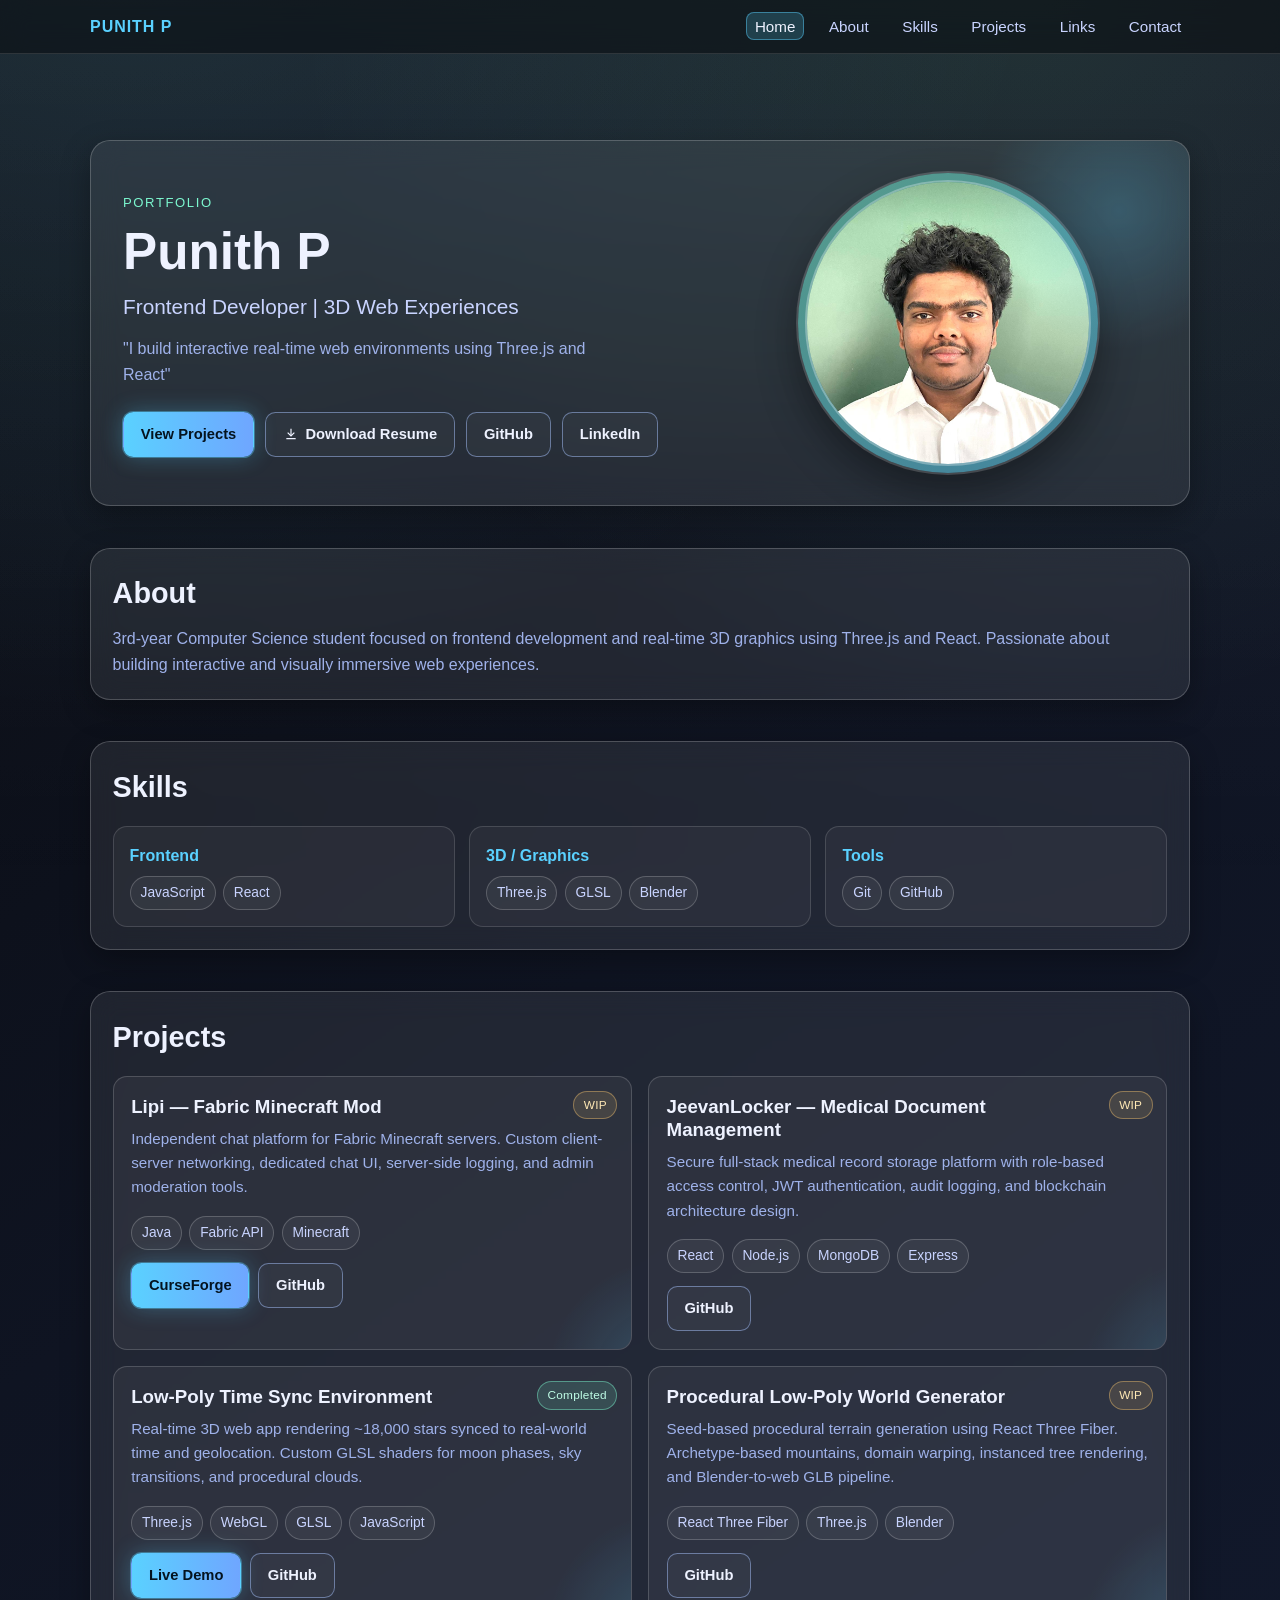
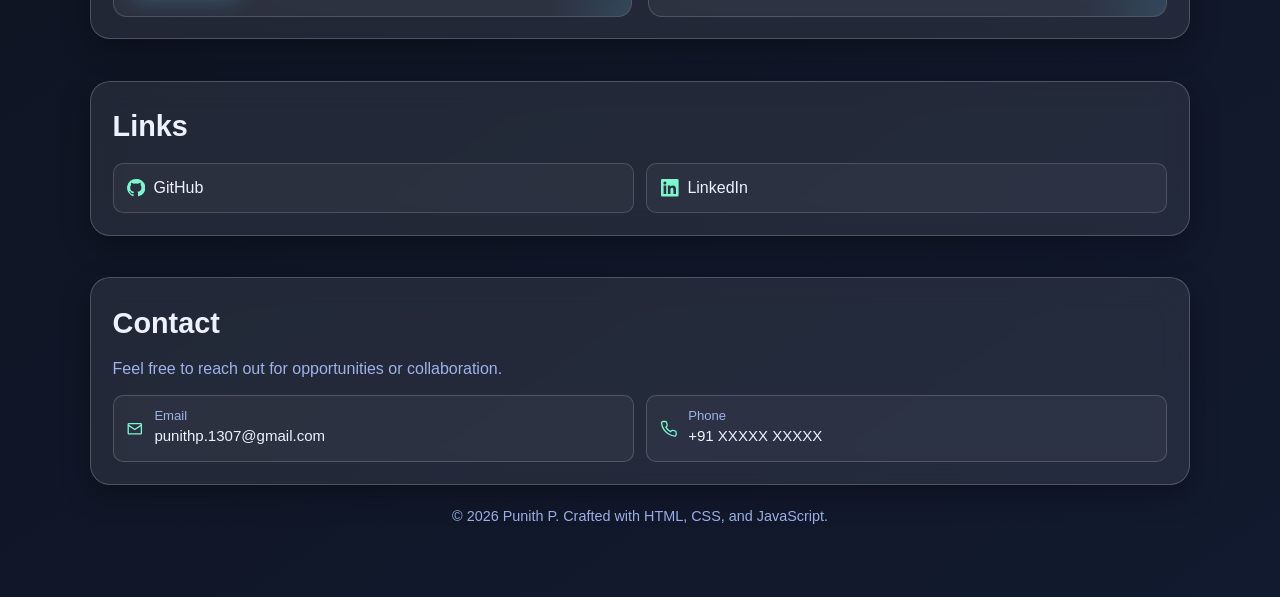
==== index.html @ 5bf80b2d "Fix file structure: move resume to assets/resume, remove old resume, update link" ====
<!DOCTYPE html>
<html lang="en">

<head>
  <meta charset="UTF-8" />
  <meta name="viewport" content="width=device-width, initial-scale=1.0" />
  <meta name="description"
    content="Punith P portfolio - frontend developer building immersive 3D web experiences with Three.js, React, and GLSL. Explore projects, skills, and contact details." />
  <meta property="og:title" content="Punith P | Frontend Developer Portfolio" />
  <meta property="og:description"
    content="Frontend Developer specializing in 3D web experiences using Three.js and React" />
  <meta property="og:image" content="assets/images/profile-portrait.jpg" />
  <meta property="og:url" content="https://pun1th01.github.io/portfolio-website/" />
  <meta property="og:type" content="website" />
  <meta name="twitter:card" content="summary_large_image" />
  <meta name="twitter:title" content="Punith P | Frontend Developer Portfolio" />
  <meta name="twitter:description"
    content="Frontend Developer specializing in 3D web experiences using Three.js and React" />
  <meta name="twitter:image" content="assets/images/profile-portrait.jpg" />
  <title>Punith P | Portfolio</title>
  <link rel="canonical" href="https://pun1th01.github.io/portfolio-website/" />
  <link rel="icon" type="image/svg+xml" href="assets/icons/favicon.svg" />
  <link rel="preload" href="css/main.css" as="style" />
  <link rel="stylesheet" href="css/main.css" />
</head>

<body>
  <header class="site-header">
    <div class="container nav-wrap">
      <a class="brand" href="#home" aria-label="Go to home section">PUNITH P</a>
      <button class="nav-toggle" id="navToggle" aria-controls="navList" aria-expanded="false"
        aria-label="Toggle navigation">
        Menu
      </button>
      <nav aria-label="Primary">
        <ul class="nav-list" id="navList">
          <li><a href="#home" aria-label="Go to home section">Home</a></li>
          <li><a href="#about" aria-label="Go to about section">About</a></li>
          <li><a href="#skills" aria-label="Go to skills section">Skills</a></li>
          <li><a href="#projects" aria-label="Go to projects section">Projects</a></li>
          <li><a href="#links" aria-label="Go to links section">Links</a></li>
          <li><a href="#contact" aria-label="Go to contact section">Contact</a></li>
        </ul>
      </nav>
    </div>
  </header>

  <main class="container">
    <section id="home" class="hero glass-card reveal" aria-label="Hero section">
      <div class="hero-copy">
        <span class="kicker">Portfolio</span>
        <h1>Punith P</h1>
        <p class="hero-title">Frontend Developer | 3D Web Experiences</p>
        <p class="hero-tagline">"I build interactive real-time web environments using Three.js and React"</p>
        <div class="cta-row">
          <a class="btn btn-primary" href="#projects" aria-label="Scroll to projects section">View Projects</a>
          <a class="btn btn-secondary" href="assets/resume/Punith P - Resume.pdf" download="Punith P - Resume.pdf"
            aria-label="Download Resume">
            <svg class="btn-icon" viewBox="0 0 24 24" fill="none" stroke="currentColor" stroke-width="1.8"
              aria-hidden="true" focusable="false">
              <path d="M12 4v11" />
              <path d="m7 10 5 5 5-5" />
              <path d="M5 19h14" />
            </svg>
            <span>Download Resume</span>
          </a>
          <a class="btn btn-secondary" href="https://github.com/pun1th01" target="_blank" rel="noopener noreferrer"
            aria-label="Open GitHub profile in new tab">GitHub</a>
          <a class="btn btn-secondary" href="https://www.linkedin.com/in/punith-p-b5239b28a/" target="_blank"
            rel="noopener noreferrer" aria-label="Open LinkedIn profile in new tab">LinkedIn</a>
        </div>
      </div>
      <div class="hero-portrait">
        <img src="assets/images/profile-portrait.jpg" alt="Portrait of Punith P" loading="lazy" decoding="async" />
      </div>
    </section>

    <section id="about" class="section-card glass-card reveal" aria-label="About section">
      <h2 class="section-title">About</h2>
      <p class="section-subtext">
        3rd-year Computer Science student focused on frontend development and real-time 3D graphics using Three.js and
        React.
        Passionate about building interactive and visually immersive web experiences.
      </p>
    </section>

    <section id="skills" class="section-card glass-card reveal" aria-label="Skills section">
      <h2 class="section-title">Skills</h2>
      <div class="skills-grid">
        <article class="skill-group" aria-label="Frontend skills">
          <h3>Frontend</h3>
          <div class="tag-list">
            <span class="tag">JavaScript</span>
            <span class="tag">React</span>
          </div>
        </article>
        <article class="skill-group" aria-label="3D and graphics skills">
          <h3>3D / Graphics</h3>
          <div class="tag-list">
            <span class="tag">Three.js</span>
            <span class="tag">GLSL</span>
            <span class="tag">Blender</span>
          </div>
        </article>
        <article class="skill-group" aria-label="Tools">
          <h3>Tools</h3>
          <div class="tag-list">
            <span class="tag">Git</span>
            <span class="tag">GitHub</span>
          </div>
        </article>
      </div>
    </section>

    <section id="projects" class="section-card glass-card reveal" aria-label="Projects section">
      <h2 class="section-title">Projects</h2>
      <div class="projects-grid">
        <article class="project-card">
          <span class="project-status wip">WIP</span>
          <h3>Lipi — Fabric Minecraft Mod</h3>
          <p>
            Independent chat platform for Fabric Minecraft servers. Custom client-server networking,
            dedicated chat UI, server-side logging, and admin moderation tools.
          </p>
          <div class="tag-list" style="margin-bottom: 0.8rem;">
            <span class="tag">Java</span>
            <span class="tag">Fabric API</span>
            <span class="tag">Minecraft</span>
          </div>
          <div class="actions">
            <a class="btn btn-primary" href="https://www.curseforge.com/minecraft/mc-mods/lipi" target="_blank"
              rel="noopener noreferrer" aria-label="View Lipi on CurseForge">CurseForge</a>
            <a class="btn btn-secondary" href="https://github.com/pun1th01/Lipi" target="_blank"
              rel="noopener noreferrer" aria-label="Open Lipi GitHub repository in new tab">GitHub</a>
          </div>
        </article>

        <article class="project-card">
          <span class="project-status wip">WIP</span>
          <h3>JeevanLocker — Medical Document Management</h3>
          <p>
            Secure full-stack medical record storage platform with role-based access control,
            JWT authentication, audit logging, and blockchain architecture design.
          </p>
          <div class="tag-list" style="margin-bottom: 0.8rem;">
            <span class="tag">React</span>
            <span class="tag">Node.js</span>
            <span class="tag">MongoDB</span>
            <span class="tag">Express</span>
          </div>
          <div class="actions">
            <a class="btn btn-secondary" href="https://github.com/pun1th01/jeevan-locker" target="_blank"
              rel="noopener noreferrer" aria-label="Open JeevanLocker GitHub repository in new tab">GitHub</a>
          </div>
        </article>

        <article class="project-card">
          <span class="project-status completed">Completed</span>
          <h3>Low-Poly Time Sync Environment</h3>
          <p>
            Real-time 3D web app rendering ~18,000 stars synced to real-world time and geolocation.
            Custom GLSL shaders for moon phases, sky transitions, and procedural clouds.
          </p>
          <div class="tag-list" style="margin-bottom: 0.8rem;">
            <span class="tag">Three.js</span>
            <span class="tag">WebGL</span>
            <span class="tag">GLSL</span>
            <span class="tag">JavaScript</span>
          </div>
          <div class="actions">
            <a class="btn btn-primary" href="https://pun1th01.github.io/lowpoly-time-sync-environment/" target="_blank"
              rel="noopener noreferrer" aria-label="Live demo for Low-Poly Time Sync Environment">Live Demo</a>
            <a class="btn btn-secondary" href="https://github.com/pun1th01/lowpoly-time-sync-environment"
              target="_blank" rel="noopener noreferrer"
              aria-label="Open Time Sync GitHub repository in new tab">GitHub</a>
          </div>
        </article>

        <article class="project-card">
          <span class="project-status wip">WIP</span>
          <h3>Procedural Low-Poly World Generator</h3>
          <p>
            Seed-based procedural terrain generation using React Three Fiber. Archetype-based mountains,
            domain warping, instanced tree rendering, and Blender-to-web GLB pipeline.
          </p>
          <div class="tag-list" style="margin-bottom: 0.8rem;">
            <span class="tag">React Three Fiber</span>
            <span class="tag">Three.js</span>
            <span class="tag">Blender</span>
          </div>
          <div class="actions">
            <a class="btn btn-secondary" href="https://github.com/pun1th01/procedural-world-generator" target="_blank"
              rel="noopener noreferrer"
              aria-label="Open Procedural World Generator GitHub repository in new tab">GitHub</a>
          </div>
        </article>
      </div>
    </section>

    <section id="links" class="section-card glass-card reveal" aria-label="Links section">
      <h2 class="section-title">Links</h2>
      <div class="icon-list">
        <a class="icon-link" href="https://github.com/pun1th01" target="_blank" rel="noopener noreferrer"
          aria-label="GitHub profile">
          <svg class="icon" viewBox="0 0 24 24" fill="currentColor" aria-hidden="true">
            <path
              d="M12 0a12 12 0 0 0-3.79 23.38c.6.1.82-.26.82-.58v-2.03c-3.34.73-4.04-1.41-4.04-1.41a3.2 3.2 0 0 0-1.35-1.76c-1.1-.74.08-.73.08-.73a2.53 2.53 0 0 1 1.85 1.24 2.58 2.58 0 0 0 3.53 1 2.58 2.58 0 0 1 .77-1.62c-2.66-.3-5.47-1.33-5.47-5.94a4.64 4.64 0 0 1 1.24-3.22 4.31 4.31 0 0 1 .12-3.17s1-.32 3.3 1.23a11.4 11.4 0 0 1 6 0c2.28-1.55 3.29-1.23 3.29-1.23a4.31 4.31 0 0 1 .12 3.17 4.63 4.63 0 0 1 1.23 3.22c0 4.62-2.82 5.63-5.5 5.93a2.89 2.89 0 0 1 .82 2.24v3.32c0 .32.21.69.82.58A12 12 0 0 0 12 0Z" />
          </svg>
          <span>GitHub</span>
        </a>
        <a class="icon-link" href="https://www.linkedin.com/in/punith-p-b5239b28a/" target="_blank"
          rel="noopener noreferrer" aria-label="LinkedIn profile">
          <svg class="icon" viewBox="0 0 24 24" fill="currentColor" aria-hidden="true">
            <path
              d="M20.45 20.45H16.9v-5.58c0-1.33-.02-3.04-1.85-3.04-1.85 0-2.14 1.45-2.14 2.95v5.67H9.37V9h3.4v1.56h.05a3.73 3.73 0 0 1 3.36-1.85c3.6 0 4.27 2.37 4.27 5.45v6.29ZM5.34 7.43a2.06 2.06 0 1 1 0-4.12 2.06 2.06 0 0 1 0 4.12ZM7.11 20.45H3.56V9h3.55v11.45ZM22.22 0H1.77A1.77 1.77 0 0 0 0 1.77v20.46C0 23.2.8 24 1.77 24h20.45A1.78 1.78 0 0 0 24 22.23V1.77A1.78 1.78 0 0 0 22.22 0Z" />
          </svg>
          <span>LinkedIn</span>
        </a>
      </div>
    </section>

    <section id="contact" class="section-card glass-card reveal" aria-label="Contact section">
      <h2 class="section-title">Contact</h2>
      <p class="section-subtext">Feel free to reach out for opportunities or collaboration.</p>
      <div class="contact-grid">
        <article class="contact-card" aria-label="Email">
          <svg class="icon" viewBox="0 0 24 24" fill="none" stroke="currentColor" stroke-width="1.8" aria-hidden="true">
            <path d="M4 5h16a1 1 0 0 1 1 1v12a1 1 0 0 1-1 1H4a1 1 0 0 1-1-1V6a1 1 0 0 1 1-1Z" />
            <path d="m3 7 9 6 9-6" />
          </svg>
          <div>
            <span class="contact-label">Email</span>
            <a class="contact-value" href="mailto:punithp.1307@gmail.com"
              aria-label="Send email to punithp.1307@gmail.com">punithp.1307@gmail.com</a>
          </div>
        </article>

        <article class="contact-card" aria-label="Phone">
          <svg class="icon" viewBox="0 0 24 24" fill="none" stroke="currentColor" stroke-width="1.8" aria-hidden="true">
            <path
              d="M22 16.92v3a2 2 0 0 1-2.18 2 19.8 19.8 0 0 1-8.63-3.07 19.5 19.5 0 0 1-6-6A19.8 19.8 0 0 1 2.11 4.2 2 2 0 0 1 4.1 2h3a2 2 0 0 1 2 1.72c.12.9.33 1.78.63 2.63a2 2 0 0 1-.45 2.11L8 9.73a16 16 0 0 0 6.27 6.27l1.27-1.28a2 2 0 0 1 2.11-.45c.85.3 1.73.51 2.63.63A2 2 0 0 1 22 16.92Z" />
          </svg>
          <div>
            <span class="contact-label">Phone</span>
            <a class="contact-value" href="tel:+91 xxxxx xxxxx" aria-label="Call +91 XXXXX XXXXX">+91 XXXXX XXXXX</a>
          </div>
        </article>
      </div>
    </section>

    <footer>
      <p>© <span id="year"></span> Punith P. Crafted with HTML, CSS, and JavaScript.</p>
    </footer>
  </main>

  <div class="modal-overlay" id="aboutProjectModal" role="dialog" aria-modal="true" aria-hidden="true"
    aria-labelledby="aboutProjectTitle">
    <article class="project-modal glass-card">
      <div class="modal-head">
        <h3 id="aboutProjectTitle">Low-Poly Time Sync Environment</h3>
        <button class="modal-close" type="button" id="modalClose" aria-label="Close project details">X</button>
      </div>
      <div class="modal-content">
        <ul>
          <li>Real-time sun and moon positioning using astronomical calculations</li>
          <li>Moon phase shader with earthshine</li>
          <li>~18k star field with Milky Way rendering</li>
          <li>Procedural volumetric clouds</li>
          <li>Time slider with real-world sync</li>
        </ul>
        <p class="modal-tech">Built using Three.js, GLSL, Blender</p>
      </div>
    </article>
  </div>

  <div class="modal-overlay" id="worldSneakPeekModal" role="dialog" aria-modal="true" aria-hidden="true"
    aria-labelledby="worldSneakPeekTitle">
    <article class="project-modal sneak-peek-modal glass-card">
      <div class="modal-head">
        <h3 id="worldSneakPeekTitle">Procedural Low-Poly World Generator - Sneak Peek</h3>
        <button class="modal-close" type="button" id="worldSneakPeekClose"
          aria-label="Close sneak peek gallery">X</button>
      </div>
      <div class="sneak-peek-content">
        <div class="sneak-peek-carousel" aria-live="polite">
          <button class="carousel-nav" type="button" id="worldSneakPeekPrev"
            aria-label="Previous screenshot">&larr;</button>
          <figure class="sneak-peek-frame" id="worldSneakPeekFrame">
            <img id="worldSneakPeekImage" class="sneak-peek-image" src="" alt="" loading="lazy" decoding="async" />
            <video id="worldSneakPeekVideo" class="sneak-peek-image sneak-peek-video" src="" controls autoplay loop
              muted playsinline style="display: none;"></video>
          </figure>
          <button class="carousel-nav" type="button" id="worldSneakPeekNext"
            aria-label="Next screenshot">&rarr;</button>
        </div>
        <div class="carousel-dots" id="worldSneakPeekDots" aria-label="Carousel slide indicators"></div>
        <p class="sneak-peek-caption">
          Development snapshots of the ongoing Procedural Low-Poly World Generator.
        </p>
      </div>
    </article>
  </div>

  <script src="js/main.js"></script>
</body>

</html>
---- css/main.css ----
/* Reset */
:root {
  --bg-0: #090b10;
  --bg-1: #0f1422;
  --bg-2: #121a2f;
  --text-0: #eef2ff;
  --text-1: #c9d4ff;
  --text-2: #9fb2ea;
  --accent-0: #5ad1ff;
  --accent-1: #7cf7cf;
  --card: rgba(255, 255, 255, 0.08);
  --card-border: rgba(255, 255, 255, 0.2);
  --shadow: 0 10px 30px rgba(0, 0, 0, 0.3);
  --radius-lg: 20px;
  --radius-md: 14px;
  --radius-sm: 10px;
  --max-w: 1100px;
}

* {
  box-sizing: border-box;
  margin: 0;
  padding: 0;
}

html {
  scroll-behavior: smooth;
}

body {
  font-family: "Space Grotesk", "Segoe UI", Tahoma, sans-serif;
  color: var(--text-0);
  background:
    radial-gradient(circle at 10% -10%, rgba(90, 209, 255, 0.16), transparent 35%),
    radial-gradient(circle at 80% 0%, rgba(124, 247, 207, 0.1), transparent 30%),
    linear-gradient(145deg, var(--bg-0), var(--bg-1) 45%, var(--bg-2));
  min-height: 100vh;
  line-height: 1.6;
  overflow-x: hidden;
}

body.modal-open {
  overflow: hidden;
}

body::before {
  content: "";
  position: fixed;
  inset: 0;
  pointer-events: none;
  background: linear-gradient(
    to bottom,
    rgba(255, 255, 255, 0.05),
    rgba(255, 255, 255, 0)
  );
  z-index: -1;
}

a {
  color: inherit;
  text-decoration: none;
}

img {
  max-width: 100%;
  display: block;
}

/* Layout */
.container {
  width: min(100% - 2rem, var(--max-w));
  margin-inline: auto;
}

main {
  padding: 2.8rem 0 3.8rem;
}

section {
  margin-top: 2.6rem;
}

.glass-card {
  background: var(--card);
  border: 1px solid var(--card-border);
  border-radius: var(--radius-lg);
  box-shadow: var(--shadow);
  backdrop-filter: blur(14px);
  -webkit-backdrop-filter: blur(14px);
}

.section-card {
  padding: 1.35rem;
}

main section.section-hover-active {
  border-color: rgba(90, 209, 255, 0.5);
  box-shadow: 0 16px 34px rgba(0, 0, 0, 0.34), 0 0 0 1px rgba(90, 209, 255, 0.28);
}

.section-title {
  font-size: clamp(1.25rem, 2.5vw, 1.8rem);
  margin-bottom: 0.6rem;
}

.section-subtext {
  color: var(--text-2);
}

footer {
  text-align: center;
  color: var(--text-2);
  padding: 1.25rem 0 0.5rem;
  font-size: 0.9rem;
}

/* Navbar */
.site-header {
  position: sticky;
  top: 0;
  z-index: 100;
  backdrop-filter: blur(12px);
  -webkit-backdrop-filter: blur(12px);
  background: rgba(9, 11, 16, 0.55);
  border-bottom: 1px solid rgba(255, 255, 255, 0.12);
}

.nav-wrap {
  display: flex;
  align-items: center;
  justify-content: space-between;
  padding: 0.85rem 0;
  gap: 1rem;
}

.brand {
  font-weight: 700;
  letter-spacing: 0.06em;
  color: var(--accent-0);
}

.nav-toggle {
  display: none;
  border: 1px solid var(--card-border);
  background: var(--card);
  color: var(--text-0);
  padding: 0.45rem 0.7rem;
  border-radius: var(--radius-sm);
  cursor: pointer;
}

.nav-list {
  list-style: none;
  display: flex;
  align-items: center;
  gap: 1rem;
  color: var(--text-1);
  font-size: 0.95rem;
}

.nav-list a {
  padding: 0.35rem 0.55rem;
  border-radius: 0.5rem;
  transition: color 0.25s ease, background 0.25s ease;
}

.nav-list a:hover,
.nav-list a:focus-visible {
  color: var(--text-0);
  background: rgba(255, 255, 255, 0.09);
  outline: none;
}

.nav-list a.active {
  color: var(--text-0);
  background: rgba(90, 209, 255, 0.2);
  box-shadow: inset 0 0 0 1px rgba(90, 209, 255, 0.45);
}

/* Hero */
.hero {
  padding: 2rem;
  display: grid;
  grid-template-columns: 1.4fr 1fr;
  align-items: center;
  gap: 2rem;
  position: relative;
  overflow: hidden;
}

.hero::after {
  content: "";
  position: absolute;
  width: 280px;
  height: 280px;
  right: -70px;
  top: -70px;
  border-radius: 50%;
  background: radial-gradient(circle, rgba(90, 209, 255, 0.22), transparent 70%);
  pointer-events: none;
}

.kicker {
  display: inline-block;
  font-size: 0.82rem;
  letter-spacing: 0.12em;
  text-transform: uppercase;
  color: var(--accent-1);
  margin-bottom: 0.65rem;
}

h1 {
  font-size: clamp(2rem, 4vw, 3.2rem);
  line-height: 1.1;
  margin-bottom: 0.65rem;
}

.hero-title {
  color: var(--text-1);
  font-size: clamp(1rem, 2.2vw, 1.3rem);
  margin-bottom: 0.8rem;
  font-weight: 500;
}

.hero-tagline {
  color: var(--text-2);
  max-width: 55ch;
  margin-bottom: 1.5rem;
  overflow-wrap: anywhere;
}

.cta-row {
  display: flex;
  flex-wrap: wrap;
  gap: 0.7rem;
}

.hero-portrait {
  justify-self: center;
  width: min(300px, 100%);
  aspect-ratio: 1 / 1;
  border-radius: 50%;
  padding: 0.45rem;
  background: linear-gradient(145deg, rgba(122, 247, 207, 0.52), rgba(90, 209, 255, 0.52));
  box-shadow: 0 0 0 2px rgba(255, 255, 255, 0.18), 0 18px 40px rgba(0, 0, 0, 0.4);
  animation: float 4s ease-in-out infinite;
}

.hero-portrait img {
  width: 100%;
  height: 100%;
  object-fit: cover;
  border-radius: 50%;
  border: 2px solid rgba(255, 255, 255, 0.3);
}

/* Sections */
.skills-grid {
  display: grid;
  grid-template-columns: repeat(3, minmax(0, 1fr));
  gap: 0.9rem;
  margin-top: 1rem;
}

.skill-group {
  padding: 1rem;
  border-radius: var(--radius-md);
  background: rgba(255, 255, 255, 0.04);
  border: 1px solid rgba(255, 255, 255, 0.14);
}

.skill-group h3 {
  margin-bottom: 0.45rem;
  color: var(--accent-0);
  font-size: 1rem;
}

.tag-list {
  display: flex;
  flex-wrap: wrap;
  gap: 0.45rem;
}

.tag {
  padding: 0.32rem 0.62rem;
  border-radius: 999px;
  font-size: 0.86rem;
  color: var(--text-1);
  border: 1px solid rgba(255, 255, 255, 0.2);
  background: rgba(255, 255, 255, 0.05);
}

.icon-list {
  margin-top: 0.85rem;
  display: grid;
  grid-template-columns: repeat(2, minmax(0, 1fr));
  gap: 0.8rem;
}

.icon-link {
  display: flex;
  align-items: center;
  gap: 0.55rem;
  padding: 0.7rem 0.85rem;
  border-radius: var(--radius-sm);
  background: rgba(255, 255, 255, 0.04);
  border: 1px solid rgba(255, 255, 255, 0.16);
  transition: background 0.25s ease, border-color 0.25s ease, transform 0.25s ease;
}

.icon-link:hover,
.icon-link:focus-visible {
  background: rgba(255, 255, 255, 0.09);
  border-color: rgba(122, 247, 207, 0.58);
  transform: translateY(-2px);
  outline: none;
}

.icon {
  width: 1.1rem;
  height: 1.1rem;
  color: var(--accent-1);
  flex-shrink: 0;
}

.contact-grid {
  margin-top: 0.85rem;
  display: grid;
  grid-template-columns: repeat(2, minmax(0, 1fr));
  gap: 0.8rem;
}

.contact-card {
  display: flex;
  align-items: center;
  gap: 0.65rem;
  padding: 0.8rem;
  border-radius: var(--radius-sm);
  border: 1px solid rgba(255, 255, 255, 0.18);
  background: rgba(255, 255, 255, 0.04);
}

.contact-label {
  font-size: 0.82rem;
  color: var(--text-2);
  display: block;
  line-height: 1.1;
}

.contact-value {
  color: var(--text-0);
  font-size: 0.94rem;
  word-break: break-word;
}

/* Projects */
.projects-grid {
  margin-top: 1rem;
  display: grid;
  grid-template-columns: repeat(2, minmax(0, 1fr));
  gap: 1rem;
}

.project-card {
  padding: 1.1rem;
  border-radius: var(--radius-md);
  border: 1px solid rgba(255, 255, 255, 0.17);
  background: rgba(255, 255, 255, 0.05);
  position: relative;
  overflow: hidden;
  transition: transform 0.3s ease, border-color 0.3s ease, background 0.3s ease;
}

.project-card::before {
  content: "";
  position: absolute;
  inset: auto -30% -55% auto;
  width: 240px;
  height: 240px;
  background: radial-gradient(circle, rgba(90, 209, 255, 0.2), transparent 70%);
  transition: transform 0.35s ease;
}

.project-card:hover {
  transform: translateY(-8px);
  border-color: rgba(122, 247, 207, 0.5);
  background: rgba(255, 255, 255, 0.075);
  box-shadow: 0 18px 34px rgba(0, 0, 0, 0.32);
}

.project-card:hover::before {
  transform: scale(1.15);
}

.project-card h3 {
  margin-bottom: 0.55rem;
  line-height: 1.25;
  padding-right: 6rem;
}

.project-card p {
  color: var(--text-2);
  margin-bottom: 1rem;
  font-size: 0.95rem;
  overflow-wrap: anywhere;
}

.actions {
  display: flex;
  gap: 0.55rem;
  flex-wrap: wrap;
}

.project-status {
  position: absolute;
  top: 0.85rem;
  right: 0.85rem;
  padding: 0.25rem 0.6rem;
  border-radius: 999px;
  font-size: 0.74rem;
  letter-spacing: 0.02em;
  border: 1px solid rgba(255, 255, 255, 0.2);
  background: rgba(255, 255, 255, 0.07);
  color: var(--text-1);
}

.project-status.completed {
  color: #bffce6;
  border-color: rgba(124, 247, 207, 0.45);
  background: rgba(124, 247, 207, 0.14);
}

.project-status.wip {
  color: #ffe9b5;
  border-color: rgba(255, 203, 112, 0.4);
  background: rgba(255, 203, 112, 0.12);
}

.wip-pill {
  display: inline-flex;
  align-items: center;
  padding: 0.45rem 0.8rem;
  border-radius: 999px;
  border: 1px solid rgba(255, 203, 112, 0.45);
  background: rgba(255, 203, 112, 0.14);
  color: #ffecbc;
  box-shadow: 0 0 18px rgba(255, 203, 112, 0.2);
  font-size: 0.86rem;
  font-weight: 600;
  cursor: default;
  user-select: none;
}

.wip-actions {
  display: flex;
  flex-wrap: wrap;
  align-items: center;
  gap: 0.55rem;
}

.sneak-peek-btn {
  padding: 0.45rem 0.8rem;
  border-radius: 999px;
  border-color: rgba(255, 203, 112, 0.45);
  color: #ffecbc;
  background: rgba(255, 203, 112, 0.14);
  box-shadow: 0 0 18px rgba(255, 203, 112, 0.2);
  font-size: 0.86rem;
}

.sneak-peek-btn:hover,
.sneak-peek-btn:focus-visible {
  background: rgba(255, 203, 112, 0.2);
  border-color: rgba(255, 203, 112, 0.66);
  box-shadow: 0 0 22px rgba(255, 203, 112, 0.26);
}

.wip-subtext {
  width: 100%;
  margin-top: 0.55rem;
  color: var(--text-2);
  font-size: 0.86rem;
}

.modal-overlay {
  position: fixed;
  inset: 0;
  display: flex;
  align-items: center;
  justify-content: center;
  padding: 1.1rem;
  background: rgba(6, 9, 16, 0.62);
  backdrop-filter: blur(8px);
  -webkit-backdrop-filter: blur(8px);
  opacity: 0;
  visibility: hidden;
  pointer-events: none;
  transition: opacity 0.32s ease, visibility 0.32s ease;
  z-index: 300;
}

.modal-overlay.open {
  opacity: 1;
  visibility: visible;
  pointer-events: auto;
}

.project-modal {
  width: min(680px, 100%);
  max-height: min(80vh, 680px);
  border-radius: var(--radius-lg);
  border: 1px solid rgba(255, 255, 255, 0.22);
  background: rgba(20, 28, 46, 0.62);
  box-shadow: 0 20px 50px rgba(0, 0, 0, 0.42);
  backdrop-filter: blur(16px);
  -webkit-backdrop-filter: blur(16px);
  transform: scale(0.95) translateY(10px);
  transition: transform 0.35s ease;
  overflow: hidden;
  display: flex;
  flex-direction: column;
}

.modal-overlay.open .project-modal {
  transform: scale(1) translateY(0);
}

.modal-head {
  display: flex;
  align-items: flex-start;
  justify-content: space-between;
  gap: 1rem;
  padding: 1rem 1rem 0.5rem;
}

.modal-head h3 {
  font-size: 1.2rem;
  line-height: 1.3;
}

.modal-close {
  border: 1px solid rgba(255, 255, 255, 0.26);
  background: rgba(255, 255, 255, 0.08);
  color: var(--text-0);
  width: 2rem;
  height: 2rem;
  border-radius: 0.6rem;
  cursor: pointer;
  transition: background 0.2s ease;
}

.modal-close:hover,
.modal-close:focus-visible {
  background: rgba(255, 255, 255, 0.16);
  outline: none;
}

.modal-content {
  padding: 0.6rem 1rem 1.1rem;
  overflow-y: auto;
}

.modal-content ul {
  margin-left: 1rem;
  color: var(--text-1);
  display: grid;
  gap: 0.45rem;
}

.modal-tech {
  margin-top: 0.9rem;
  color: var(--text-2);
  font-size: 0.9rem;
}

.sneak-peek-modal {
  width: min(920px, 100%);
  max-height: min(92vh, 860px);
}

.sneak-peek-content {
  padding: 0.45rem 1rem 1.1rem;
  overflow-y: auto;
}

.sneak-peek-carousel {
  display: grid;
  grid-template-columns: auto 1fr auto;
  align-items: center;
  gap: 0.65rem;
}

.sneak-peek-frame {
  margin: 0;
  border-radius: 0.9rem;
  overflow: hidden;
  border: 1px solid rgba(255, 255, 255, 0.22);
  background: rgba(7, 10, 18, 0.85);
  box-shadow: inset 0 0 0 1px rgba(90, 209, 255, 0.08), 0 18px 36px rgba(0, 0, 0, 0.32);
  min-height: clamp(220px, 46vw, 520px);
  max-height: min(58vh, 520px);
  display: grid;
  place-items: center;
}

.sneak-peek-image {
  width: 100%;
  height: 100%;
  object-fit: contain;
  opacity: 1;
  transform: translateX(0);
  will-change: opacity, transform;
  transition: opacity 0.33s cubic-bezier(0.22, 1, 0.36, 1), transform 0.33s cubic-bezier(0.22, 1, 0.36, 1);
}

.sneak-peek-image.is-changing {
  opacity: 0;
}

.sneak-peek-image.is-changing[data-direction="next"] {
  transform: translateX(-18px) scale(0.992);
}

.sneak-peek-image.is-changing[data-direction="prev"] {
  transform: translateX(18px) scale(0.992);
}

.sneak-peek-image.is-entering {
  opacity: 0;
}

.sneak-peek-image.is-entering[data-direction="next"] {
  transform: translateX(18px) scale(0.992);
}

.sneak-peek-image.is-entering[data-direction="prev"] {
  transform: translateX(-18px) scale(0.992);
}

@media (prefers-reduced-motion: reduce) {
  .sneak-peek-image {
    transition: none;
  }
}

.carousel-nav {
  border: 1px solid rgba(90, 209, 255, 0.4);
  background: rgba(90, 209, 255, 0.1);
  color: #e6f4ff;
  width: 2.25rem;
  height: 2.25rem;
  border-radius: 0.7rem;
  display: inline-flex;
  align-items: center;
  justify-content: center;
  cursor: pointer;
  font-size: 1.1rem;
  box-shadow: 0 0 0 1px rgba(90, 209, 255, 0.2), 0 0 16px rgba(90, 209, 255, 0.14);
  transition: background 0.25s ease, border-color 0.25s ease, transform 0.25s ease;
}

.carousel-nav:hover,
.carousel-nav:focus-visible {
  background: rgba(90, 209, 255, 0.2);
  border-color: rgba(90, 209, 255, 0.62);
  transform: translateY(-1px);
  outline: none;
}

.carousel-dots {
  display: flex;
  justify-content: center;
  align-items: center;
  flex-wrap: wrap;
  gap: 0.45rem;
  margin-top: 0.8rem;
}

.carousel-dot {
  width: 0.55rem;
  height: 0.55rem;
  border-radius: 999px;
  border: 1px solid rgba(255, 255, 255, 0.4);
  background: rgba(255, 255, 255, 0.22);
  cursor: pointer;
  transition: transform 0.25s ease, background 0.25s ease, box-shadow 0.25s ease;
}

.carousel-dot:hover,
.carousel-dot:focus-visible {
  outline: none;
  transform: scale(1.2);
}

.carousel-dot.active {
  background: var(--accent-0);
  border-color: rgba(90, 209, 255, 0.75);
  box-shadow: 0 0 0 1px rgba(90, 209, 255, 0.38), 0 0 12px rgba(90, 209, 255, 0.48);
}

.sneak-peek-caption {
  margin-top: 0.75rem;
  text-align: center;
  color: var(--text-2);
  font-size: 0.9rem;
}

/* Buttons */
.btn {
  display: inline-flex;
  align-items: center;
  justify-content: center;
  gap: 0.4rem;
  padding: 0.62rem 1.05rem;
  border-radius: 0.65rem;
  border: 1px solid transparent;
  font-weight: 600;
  font-size: 0.92rem;
  transition: transform 0.25s ease, box-shadow 0.25s ease, background 0.25s ease;
}

.btn-icon {
  width: 1rem;
  height: 1rem;
  flex-shrink: 0;
}

.btn:hover,
.btn:focus-visible {
  transform: translateY(-2px);
  box-shadow: 0 12px 20px rgba(0, 0, 0, 0.25);
  outline: none;
}

.btn-primary {
  background: linear-gradient(90deg, var(--accent-0), #6fa6ff);
  color: #04131f;
  box-shadow: 0 0 0 1px rgba(90, 209, 255, 0.38), 0 0 22px rgba(90, 209, 255, 0.3);
}

.btn-secondary {
  background: rgba(255, 255, 255, 0.03);
  border-color: rgba(156, 180, 236, 0.55);
  color: var(--text-0);
}

.btn-tertiary {
  background: rgba(255, 255, 255, 0.08);
  border-color: rgba(255, 255, 255, 0.14);
  color: var(--text-1);
}

/* Animations */
.reveal {
  opacity: 0;
  transform: translateY(18px);
  transition: opacity 0.75s ease, transform 0.75s ease;
}

.reveal.show {
  opacity: 1;
  transform: translateY(0);
}

@keyframes float {
  0%,
  100% {
    transform: translateY(0px);
  }
  50% {
    transform: translateY(-8px);
  }
}

/* Responsive */
@media (max-width: 900px) {
  .hero {
    grid-template-columns: 1fr;
    text-align: center;
    padding: 1.6rem;
  }

  .hero-copy {
    order: 2;
  }

  .hero-portrait {
    order: 1;
  }

  .cta-row {
    justify-content: center;
  }

  .skills-grid,
  .projects-grid,
  .icon-list,
  .contact-grid {
    grid-template-columns: 1fr;
  }

  .section-card {
    padding: 1.15rem;
  }
}

@media (max-width: 740px) {
  .nav-wrap {
    position: relative;
  }

  .nav-toggle {
    display: inline-flex;
    margin-left: auto;
  }

  .nav-list {
    position: absolute;
    top: 100%;
    right: 1rem;
    left: 1rem;
    flex-direction: column;
    align-items: stretch;
    background: rgba(9, 11, 16, 0.95);
    border: 1px solid rgba(255, 255, 255, 0.15);
    border-radius: var(--radius-md);
    padding: 0.7rem;
    opacity: 0;
    pointer-events: none;
    transform: translateY(-8px);
    transition: opacity 0.25s ease, transform 0.25s ease;
  }

  .nav-list.open {
    opacity: 1;
    pointer-events: auto;
    transform: translateY(0);
  }

  .nav-list a {
    width: 100%;
    display: inline-block;
  }

  .hero {
    padding: 1.4rem;
  }

  .hero-portrait {
    width: min(250px, 84vw);
  }

  .project-card h3 {
    padding-right: 0;
  }

  .project-status {
    position: static;
    display: inline-flex;
    margin-bottom: 0.7rem;
  }

  .project-card {
    padding: 1rem;
  }

  .sneak-peek-content {
    padding-inline: 0.8rem;
  }

  .sneak-peek-carousel {
    grid-template-columns: 1fr;
    gap: 0.5rem;
  }

  .sneak-peek-frame {
    order: 1;
    min-height: clamp(180px, 50vw, 340px);
  }

  .carousel-nav {
    width: 100%;
    height: 2.1rem;
    font-size: 1rem;
  }
}

@media (max-width: 480px) {
  main {
    padding: 2rem 0 3rem;
  }

  .hero {
    padding: 1.1rem;
  }

  .section-card {
    padding: 1rem;
  }

  .btn {
    padding: 0.58rem 0.9rem;
    font-size: 0.88rem;
  }
}
---- css/main.css ----
/* Reset */
:root {
  --bg-0: #090b10;
  --bg-1: #0f1422;
  --bg-2: #121a2f;
  --text-0: #eef2ff;
  --text-1: #c9d4ff;
  --text-2: #9fb2ea;
  --accent-0: #5ad1ff;
  --accent-1: #7cf7cf;
  --card: rgba(255, 255, 255, 0.08);
  --card-border: rgba(255, 255, 255, 0.2);
  --shadow: 0 10px 30px rgba(0, 0, 0, 0.3);
  --radius-lg: 20px;
  --radius-md: 14px;
  --radius-sm: 10px;
  --max-w: 1100px;
}

* {
  box-sizing: border-box;
  margin: 0;
  padding: 0;
}

html {
  scroll-behavior: smooth;
}

body {
  font-family: "Space Grotesk", "Segoe UI", Tahoma, sans-serif;
  color: var(--text-0);
  background:
    radial-gradient(circle at 10% -10%, rgba(90, 209, 255, 0.16), transparent 35%),
    radial-gradient(circle at 80% 0%, rgba(124, 247, 207, 0.1), transparent 30%),
    linear-gradient(145deg, var(--bg-0), var(--bg-1) 45%, var(--bg-2));
  min-height: 100vh;
  line-height: 1.6;
  overflow-x: hidden;
}

body.modal-open {
  overflow: hidden;
}

body::before {
  content: "";
  position: fixed;
  inset: 0;
  pointer-events: none;
  background: linear-gradient(
    to bottom,
    rgba(255, 255, 255, 0.05),
    rgba(255, 255, 255, 0)
  );
  z-index: -1;
}

a {
  color: inherit;
  text-decoration: none;
}

img {
  max-width: 100%;
  display: block;
}

/* Layout */
.container {
  width: min(100% - 2rem, var(--max-w));
  margin-inline: auto;
}

main {
  padding: 2.8rem 0 3.8rem;
}

section {
  margin-top: 2.6rem;
}

.glass-card {
  background: var(--card);
  border: 1px solid var(--card-border);
  border-radius: var(--radius-lg);
  box-shadow: var(--shadow);
  backdrop-filter: blur(14px);
  -webkit-backdrop-filter: blur(14px);
}

.section-card {
  padding: 1.35rem;
}

main section.section-hover-active {
  border-color: rgba(90, 209, 255, 0.5);
  box-shadow: 0 16px 34px rgba(0, 0, 0, 0.34), 0 0 0 1px rgba(90, 209, 255, 0.28);
}

.section-title {
  font-size: clamp(1.25rem, 2.5vw, 1.8rem);
  margin-bottom: 0.6rem;
}

.section-subtext {
  color: var(--text-2);
}

footer {
  text-align: center;
  color: var(--text-2);
  padding: 1.25rem 0 0.5rem;
  font-size: 0.9rem;
}

/* Navbar */
.site-header {
  position: sticky;
  top: 0;
  z-index: 100;
  backdrop-filter: blur(12px);
  -webkit-backdrop-filter: blur(12px);
  background: rgba(9, 11, 16, 0.55);
  border-bottom: 1px solid rgba(255, 255, 255, 0.12);
}

.nav-wrap {
  display: flex;
  align-items: center;
  justify-content: space-between;
  padding: 0.85rem 0;
  gap: 1rem;
}

.brand {
  font-weight: 700;
  letter-spacing: 0.06em;
  color: var(--accent-0);
}

.nav-toggle {
  display: none;
  border: 1px solid var(--card-border);
  background: var(--card);
  color: var(--text-0);
  padding: 0.45rem 0.7rem;
  border-radius: var(--radius-sm);
  cursor: pointer;
}

.nav-list {
  list-style: none;
  display: flex;
  align-items: center;
  gap: 1rem;
  color: var(--text-1);
  font-size: 0.95rem;
}

.nav-list a {
  padding: 0.35rem 0.55rem;
  border-radius: 0.5rem;
  transition: color 0.25s ease, background 0.25s ease;
}

.nav-list a:hover,
.nav-list a:focus-visible {
  color: var(--text-0);
  background: rgba(255, 255, 255, 0.09);
  outline: none;
}

.nav-list a.active {
  color: var(--text-0);
  background: rgba(90, 209, 255, 0.2);
  box-shadow: inset 0 0 0 1px rgba(90, 209, 255, 0.45);
}

/* Hero */
.hero {
  padding: 2rem;
  display: grid;
  grid-template-columns: 1.4fr 1fr;
  align-items: center;
  gap: 2rem;
  position: relative;
  overflow: hidden;
}

.hero::after {
  content: "";
  position: absolute;
  width: 280px;
  height: 280px;
  right: -70px;
  top: -70px;
  border-radius: 50%;
  background: radial-gradient(circle, rgba(90, 209, 255, 0.22), transparent 70%);
  pointer-events: none;
}

.kicker {
  display: inline-block;
  font-size: 0.82rem;
  letter-spacing: 0.12em;
  text-transform: uppercase;
  color: var(--accent-1);
  margin-bottom: 0.65rem;
}

h1 {
  font-size: clamp(2rem, 4vw, 3.2rem);
  line-height: 1.1;
  margin-bottom: 0.65rem;
}

.hero-title {
  color: var(--text-1);
  font-size: clamp(1rem, 2.2vw, 1.3rem);
  margin-bottom: 0.8rem;
  font-weight: 500;
}

.hero-tagline {
  color: var(--text-2);
  max-width: 55ch;
  margin-bottom: 1.5rem;
  overflow-wrap: anywhere;
}

.cta-row {
  display: flex;
  flex-wrap: wrap;
  gap: 0.7rem;
}

.hero-portrait {
  justify-self: center;
  width: min(300px, 100%);
  aspect-ratio: 1 / 1;
  border-radius: 50%;
  padding: 0.45rem;
  background: linear-gradient(145deg, rgba(122, 247, 207, 0.52), rgba(90, 209, 255, 0.52));
  box-shadow: 0 0 0 2px rgba(255, 255, 255, 0.18), 0 18px 40px rgba(0, 0, 0, 0.4);
  animation: float 4s ease-in-out infinite;
}

.hero-portrait img {
  width: 100%;
  height: 100%;
  object-fit: cover;
  border-radius: 50%;
  border: 2px solid rgba(255, 255, 255, 0.3);
}

/* Sections */
.skills-grid {
  display: grid;
  grid-template-columns: repeat(3, minmax(0, 1fr));
  gap: 0.9rem;
  margin-top: 1rem;
}

.skill-group {
  padding: 1rem;
  border-radius: var(--radius-md);
  background: rgba(255, 255, 255, 0.04);
  border: 1px solid rgba(255, 255, 255, 0.14);
}

.skill-group h3 {
  margin-bottom: 0.45rem;
  color: var(--accent-0);
  font-size: 1rem;
}

.tag-list {
  display: flex;
  flex-wrap: wrap;
  gap: 0.45rem;
}

.tag {
  padding: 0.32rem 0.62rem;
  border-radius: 999px;
  font-size: 0.86rem;
  color: var(--text-1);
  border: 1px solid rgba(255, 255, 255, 0.2);
  background: rgba(255, 255, 255, 0.05);
}

.icon-list {
  margin-top: 0.85rem;
  display: grid;
  grid-template-columns: repeat(2, minmax(0, 1fr));
  gap: 0.8rem;
}

.icon-link {
  display: flex;
  align-items: center;
  gap: 0.55rem;
  padding: 0.7rem 0.85rem;
  border-radius: var(--radius-sm);
  background: rgba(255, 255, 255, 0.04);
  border: 1px solid rgba(255, 255, 255, 0.16);
  transition: background 0.25s ease, border-color 0.25s ease, transform 0.25s ease;
}

.icon-link:hover,
.icon-link:focus-visible {
  background: rgba(255, 255, 255, 0.09);
  border-color: rgba(122, 247, 207, 0.58);
  transform: translateY(-2px);
  outline: none;
}

.icon {
  width: 1.1rem;
  height: 1.1rem;
  color: var(--accent-1);
  flex-shrink: 0;
}

.contact-grid {
  margin-top: 0.85rem;
  display: grid;
  grid-template-columns: repeat(2, minmax(0, 1fr));
  gap: 0.8rem;
}

.contact-card {
  display: flex;
  align-items: center;
  gap: 0.65rem;
  padding: 0.8rem;
  border-radius: var(--radius-sm);
  border: 1px solid rgba(255, 255, 255, 0.18);
  background: rgba(255, 255, 255, 0.04);
}

.contact-label {
  font-size: 0.82rem;
  color: var(--text-2);
  display: block;
  line-height: 1.1;
}

.contact-value {
  color: var(--text-0);
  font-size: 0.94rem;
  word-break: break-word;
}

/* Projects */
.projects-grid {
  margin-top: 1rem;
  display: grid;
  grid-template-columns: repeat(2, minmax(0, 1fr));
  gap: 1rem;
}

.project-card {
  padding: 1.1rem;
  border-radius: var(--radius-md);
  border: 1px solid rgba(255, 255, 255, 0.17);
  background: rgba(255, 255, 255, 0.05);
  position: relative;
  overflow: hidden;
  transition: transform 0.3s ease, border-color 0.3s ease, background 0.3s ease;
}

.project-card::before {
  content: "";
  position: absolute;
  inset: auto -30% -55% auto;
  width: 240px;
  height: 240px;
  background: radial-gradient(circle, rgba(90, 209, 255, 0.2), transparent 70%);
  transition: transform 0.35s ease;
}

.project-card:hover {
  transform: translateY(-8px);
  border-color: rgba(122, 247, 207, 0.5);
  background: rgba(255, 255, 255, 0.075);
  box-shadow: 0 18px 34px rgba(0, 0, 0, 0.32);
}

.project-card:hover::before {
  transform: scale(1.15);
}

.project-card h3 {
  margin-bottom: 0.55rem;
  line-height: 1.25;
  padding-right: 6rem;
}

.project-card p {
  color: var(--text-2);
  margin-bottom: 1rem;
  font-size: 0.95rem;
  overflow-wrap: anywhere;
}

.actions {
  display: flex;
  gap: 0.55rem;
  flex-wrap: wrap;
}

.project-status {
  position: absolute;
  top: 0.85rem;
  right: 0.85rem;
  padding: 0.25rem 0.6rem;
  border-radius: 999px;
  font-size: 0.74rem;
  letter-spacing: 0.02em;
  border: 1px solid rgba(255, 255, 255, 0.2);
  background: rgba(255, 255, 255, 0.07);
  color: var(--text-1);
}

.project-status.completed {
  color: #bffce6;
  border-color: rgba(124, 247, 207, 0.45);
  background: rgba(124, 247, 207, 0.14);
}

.project-status.wip {
  color: #ffe9b5;
  border-color: rgba(255, 203, 112, 0.4);
  background: rgba(255, 203, 112, 0.12);
}

.wip-pill {
  display: inline-flex;
  align-items: center;
  padding: 0.45rem 0.8rem;
  border-radius: 999px;
  border: 1px solid rgba(255, 203, 112, 0.45);
  background: rgba(255, 203, 112, 0.14);
  color: #ffecbc;
  box-shadow: 0 0 18px rgba(255, 203, 112, 0.2);
  font-size: 0.86rem;
  font-weight: 600;
  cursor: default;
  user-select: none;
}

.wip-actions {
  display: flex;
  flex-wrap: wrap;
  align-items: center;
  gap: 0.55rem;
}

.sneak-peek-btn {
  padding: 0.45rem 0.8rem;
  border-radius: 999px;
  border-color: rgba(255, 203, 112, 0.45);
  color: #ffecbc;
  background: rgba(255, 203, 112, 0.14);
  box-shadow: 0 0 18px rgba(255, 203, 112, 0.2);
  font-size: 0.86rem;
}

.sneak-peek-btn:hover,
.sneak-peek-btn:focus-visible {
  background: rgba(255, 203, 112, 0.2);
  border-color: rgba(255, 203, 112, 0.66);
  box-shadow: 0 0 22px rgba(255, 203, 112, 0.26);
}

.wip-subtext {
  width: 100%;
  margin-top: 0.55rem;
  color: var(--text-2);
  font-size: 0.86rem;
}

.modal-overlay {
  position: fixed;
  inset: 0;
  display: flex;
  align-items: center;
  justify-content: center;
  padding: 1.1rem;
  background: rgba(6, 9, 16, 0.62);
  backdrop-filter: blur(8px);
  -webkit-backdrop-filter: blur(8px);
  opacity: 0;
  visibility: hidden;
  pointer-events: none;
  transition: opacity 0.32s ease, visibility 0.32s ease;
  z-index: 300;
}

.modal-overlay.open {
  opacity: 1;
  visibility: visible;
  pointer-events: auto;
}

.project-modal {
  width: min(680px, 100%);
  max-height: min(80vh, 680px);
  border-radius: var(--radius-lg);
  border: 1px solid rgba(255, 255, 255, 0.22);
  background: rgba(20, 28, 46, 0.62);
  box-shadow: 0 20px 50px rgba(0, 0, 0, 0.42);
  backdrop-filter: blur(16px);
  -webkit-backdrop-filter: blur(16px);
  transform: scale(0.95) translateY(10px);
  transition: transform 0.35s ease;
  overflow: hidden;
  display: flex;
  flex-direction: column;
}

.modal-overlay.open .project-modal {
  transform: scale(1) translateY(0);
}

.modal-head {
  display: flex;
  align-items: flex-start;
  justify-content: space-between;
  gap: 1rem;
  padding: 1rem 1rem 0.5rem;
}

.modal-head h3 {
  font-size: 1.2rem;
  line-height: 1.3;
}

.modal-close {
  border: 1px solid rgba(255, 255, 255, 0.26);
  background: rgba(255, 255, 255, 0.08);
  color: var(--text-0);
  width: 2rem;
  height: 2rem;
  border-radius: 0.6rem;
  cursor: pointer;
  transition: background 0.2s ease;
}

.modal-close:hover,
.modal-close:focus-visible {
  background: rgba(255, 255, 255, 0.16);
  outline: none;
}

.modal-content {
  padding: 0.6rem 1rem 1.1rem;
  overflow-y: auto;
}

.modal-content ul {
  margin-left: 1rem;
  color: var(--text-1);
  display: grid;
  gap: 0.45rem;
}

.modal-tech {
  margin-top: 0.9rem;
  color: var(--text-2);
  font-size: 0.9rem;
}

.sneak-peek-modal {
  width: min(920px, 100%);
  max-height: min(92vh, 860px);
}

.sneak-peek-content {
  padding: 0.45rem 1rem 1.1rem;
  overflow-y: auto;
}

.sneak-peek-carousel {
  display: grid;
  grid-template-columns: auto 1fr auto;
  align-items: center;
  gap: 0.65rem;
}

.sneak-peek-frame {
  margin: 0;
  border-radius: 0.9rem;
  overflow: hidden;
  border: 1px solid rgba(255, 255, 255, 0.22);
  background: rgba(7, 10, 18, 0.85);
  box-shadow: inset 0 0 0 1px rgba(90, 209, 255, 0.08), 0 18px 36px rgba(0, 0, 0, 0.32);
  min-height: clamp(220px, 46vw, 520px);
  max-height: min(58vh, 520px);
  display: grid;
  place-items: center;
}

.sneak-peek-image {
  width: 100%;
  height: 100%;
  object-fit: contain;
  opacity: 1;
  transform: translateX(0);
  will-change: opacity, transform;
  transition: opacity 0.33s cubic-bezier(0.22, 1, 0.36, 1), transform 0.33s cubic-bezier(0.22, 1, 0.36, 1);
}

.sneak-peek-image.is-changing {
  opacity: 0;
}

.sneak-peek-image.is-changing[data-direction="next"] {
  transform: translateX(-18px) scale(0.992);
}

.sneak-peek-image.is-changing[data-direction="prev"] {
  transform: translateX(18px) scale(0.992);
}

.sneak-peek-image.is-entering {
  opacity: 0;
}

.sneak-peek-image.is-entering[data-direction="next"] {
  transform: translateX(18px) scale(0.992);
}

.sneak-peek-image.is-entering[data-direction="prev"] {
  transform: translateX(-18px) scale(0.992);
}

@media (prefers-reduced-motion: reduce) {
  .sneak-peek-image {
    transition: none;
  }
}

.carousel-nav {
  border: 1px solid rgba(90, 209, 255, 0.4);
  background: rgba(90, 209, 255, 0.1);
  color: #e6f4ff;
  width: 2.25rem;
  height: 2.25rem;
  border-radius: 0.7rem;
  display: inline-flex;
  align-items: center;
  justify-content: center;
  cursor: pointer;
  font-size: 1.1rem;
  box-shadow: 0 0 0 1px rgba(90, 209, 255, 0.2), 0 0 16px rgba(90, 209, 255, 0.14);
  transition: background 0.25s ease, border-color 0.25s ease, transform 0.25s ease;
}

.carousel-nav:hover,
.carousel-nav:focus-visible {
  background: rgba(90, 209, 255, 0.2);
  border-color: rgba(90, 209, 255, 0.62);
  transform: translateY(-1px);
  outline: none;
}

.carousel-dots {
  display: flex;
  justify-content: center;
  align-items: center;
  flex-wrap: wrap;
  gap: 0.45rem;
  margin-top: 0.8rem;
}

.carousel-dot {
  width: 0.55rem;
  height: 0.55rem;
  border-radius: 999px;
  border: 1px solid rgba(255, 255, 255, 0.4);
  background: rgba(255, 255, 255, 0.22);
  cursor: pointer;
  transition: transform 0.25s ease, background 0.25s ease, box-shadow 0.25s ease;
}

.carousel-dot:hover,
.carousel-dot:focus-visible {
  outline: none;
  transform: scale(1.2);
}

.carousel-dot.active {
  background: var(--accent-0);
  border-color: rgba(90, 209, 255, 0.75);
  box-shadow: 0 0 0 1px rgba(90, 209, 255, 0.38), 0 0 12px rgba(90, 209, 255, 0.48);
}

.sneak-peek-caption {
  margin-top: 0.75rem;
  text-align: center;
  color: var(--text-2);
  font-size: 0.9rem;
}

/* Buttons */
.btn {
  display: inline-flex;
  align-items: center;
  justify-content: center;
  gap: 0.4rem;
  padding: 0.62rem 1.05rem;
  border-radius: 0.65rem;
  border: 1px solid transparent;
  font-weight: 600;
  font-size: 0.92rem;
  transition: transform 0.25s ease, box-shadow 0.25s ease, background 0.25s ease;
}

.btn-icon {
  width: 1rem;
  height: 1rem;
  flex-shrink: 0;
}

.btn:hover,
.btn:focus-visible {
  transform: translateY(-2px);
  box-shadow: 0 12px 20px rgba(0, 0, 0, 0.25);
  outline: none;
}

.btn-primary {
  background: linear-gradient(90deg, var(--accent-0), #6fa6ff);
  color: #04131f;
  box-shadow: 0 0 0 1px rgba(90, 209, 255, 0.38), 0 0 22px rgba(90, 209, 255, 0.3);
}

.btn-secondary {
  background: rgba(255, 255, 255, 0.03);
  border-color: rgba(156, 180, 236, 0.55);
  color: var(--text-0);
}

.btn-tertiary {
  background: rgba(255, 255, 255, 0.08);
  border-color: rgba(255, 255, 255, 0.14);
  color: var(--text-1);
}

/* Animations */
.reveal {
  opacity: 0;
  transform: translateY(18px);
  transition: opacity 0.75s ease, transform 0.75s ease;
}

.reveal.show {
  opacity: 1;
  transform: translateY(0);
}

@keyframes float {
  0%,
  100% {
    transform: translateY(0px);
  }
  50% {
    transform: translateY(-8px);
  }
}

/* Responsive */
@media (max-width: 900px) {
  .hero {
    grid-template-columns: 1fr;
    text-align: center;
    padding: 1.6rem;
  }

  .hero-copy {
    order: 2;
  }

  .hero-portrait {
    order: 1;
  }

  .cta-row {
    justify-content: center;
  }

  .skills-grid,
  .projects-grid,
  .icon-list,
  .contact-grid {
    grid-template-columns: 1fr;
  }

  .section-card {
    padding: 1.15rem;
  }
}

@media (max-width: 740px) {
  .nav-wrap {
    position: relative;
  }

  .nav-toggle {
    display: inline-flex;
    margin-left: auto;
  }

  .nav-list {
    position: absolute;
    top: 100%;
    right: 1rem;
    left: 1rem;
    flex-direction: column;
    align-items: stretch;
    background: rgba(9, 11, 16, 0.95);
    border: 1px solid rgba(255, 255, 255, 0.15);
    border-radius: var(--radius-md);
    padding: 0.7rem;
    opacity: 0;
    pointer-events: none;
    transform: translateY(-8px);
    transition: opacity 0.25s ease, transform 0.25s ease;
  }

  .nav-list.open {
    opacity: 1;
    pointer-events: auto;
    transform: translateY(0);
  }

  .nav-list a {
    width: 100%;
    display: inline-block;
  }

  .hero {
    padding: 1.4rem;
  }

  .hero-portrait {
    width: min(250px, 84vw);
  }

  .project-card h3 {
    padding-right: 0;
  }

  .project-status {
    position: static;
    display: inline-flex;
    margin-bottom: 0.7rem;
  }

  .project-card {
    padding: 1rem;
  }

  .sneak-peek-content {
    padding-inline: 0.8rem;
  }

  .sneak-peek-carousel {
    grid-template-columns: 1fr;
    gap: 0.5rem;
  }

  .sneak-peek-frame {
    order: 1;
    min-height: clamp(180px, 50vw, 340px);
  }

  .carousel-nav {
    width: 100%;
    height: 2.1rem;
    font-size: 1rem;
  }
}

@media (max-width: 480px) {
  main {
    padding: 2rem 0 3rem;
  }

  .hero {
    padding: 1.1rem;
  }

  .section-card {
    padding: 1rem;
  }

  .btn {
    padding: 0.58rem 0.9rem;
    font-size: 0.88rem;
  }
}
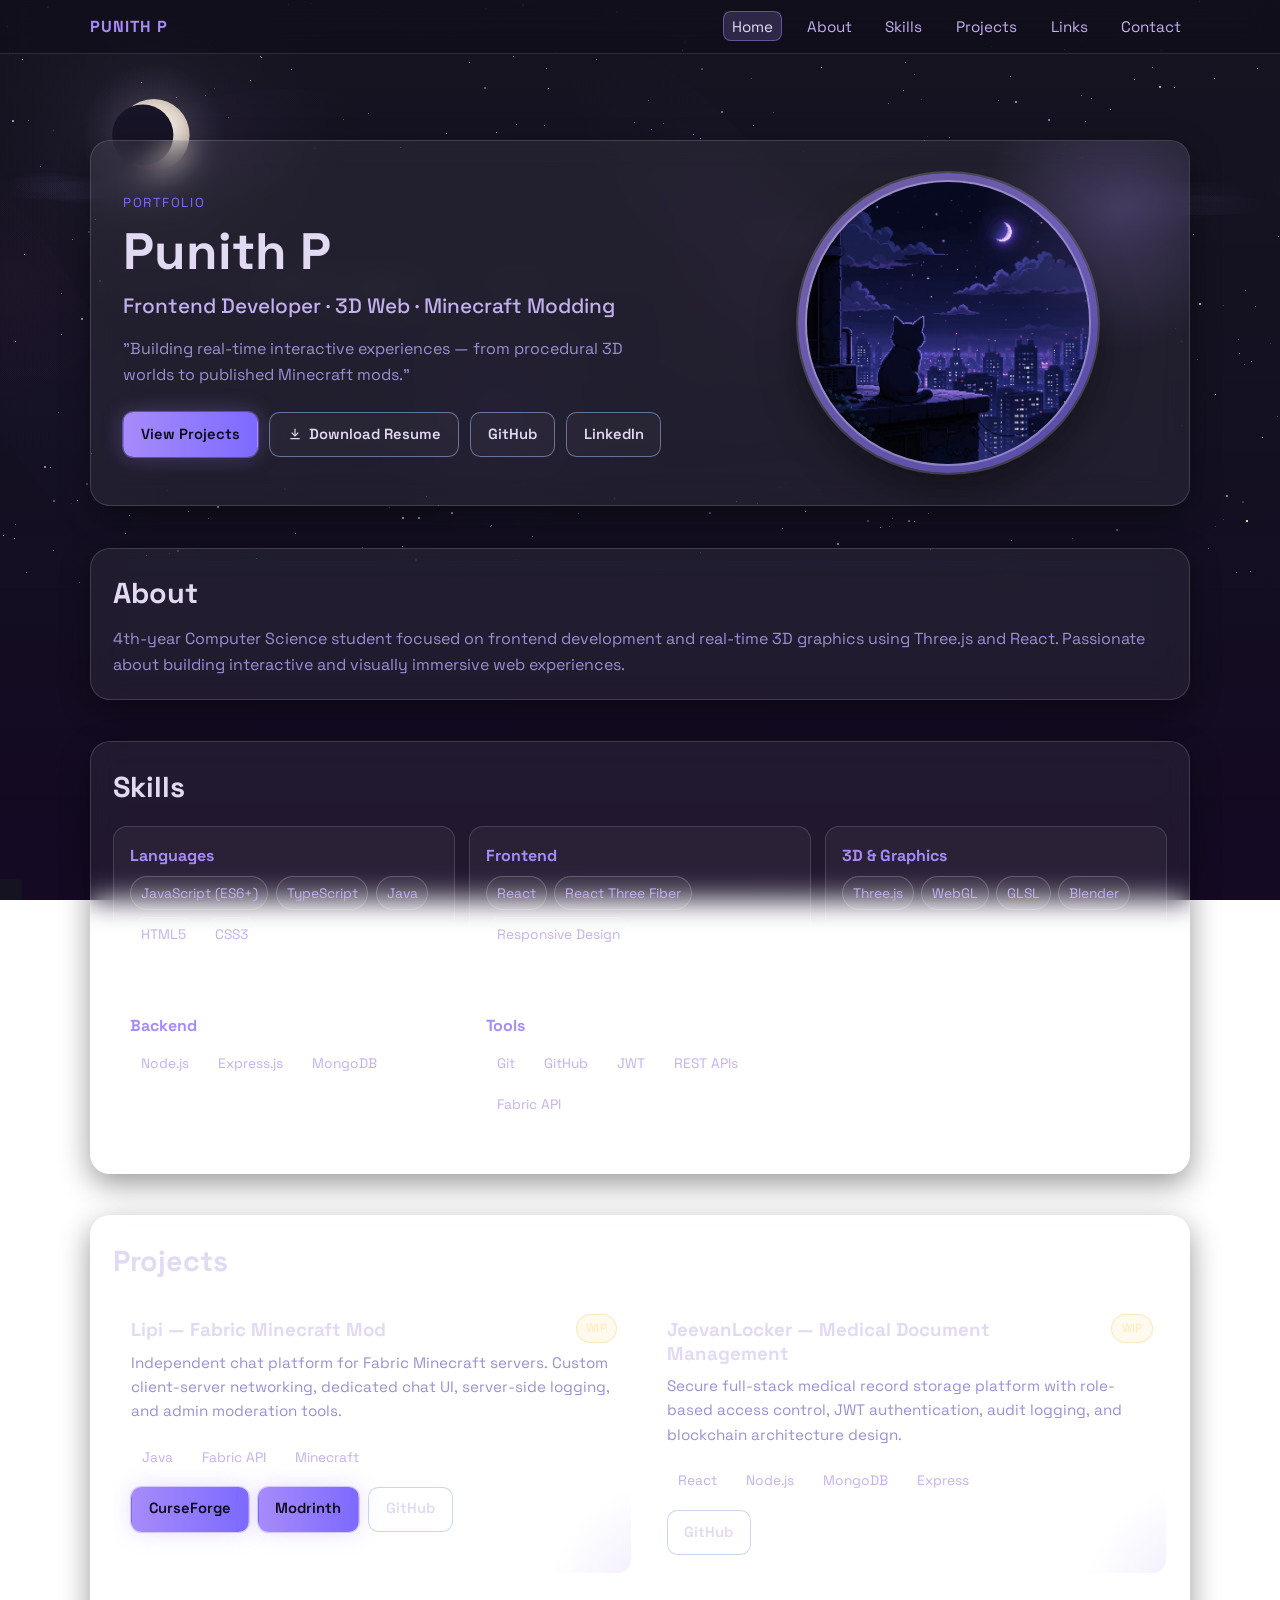
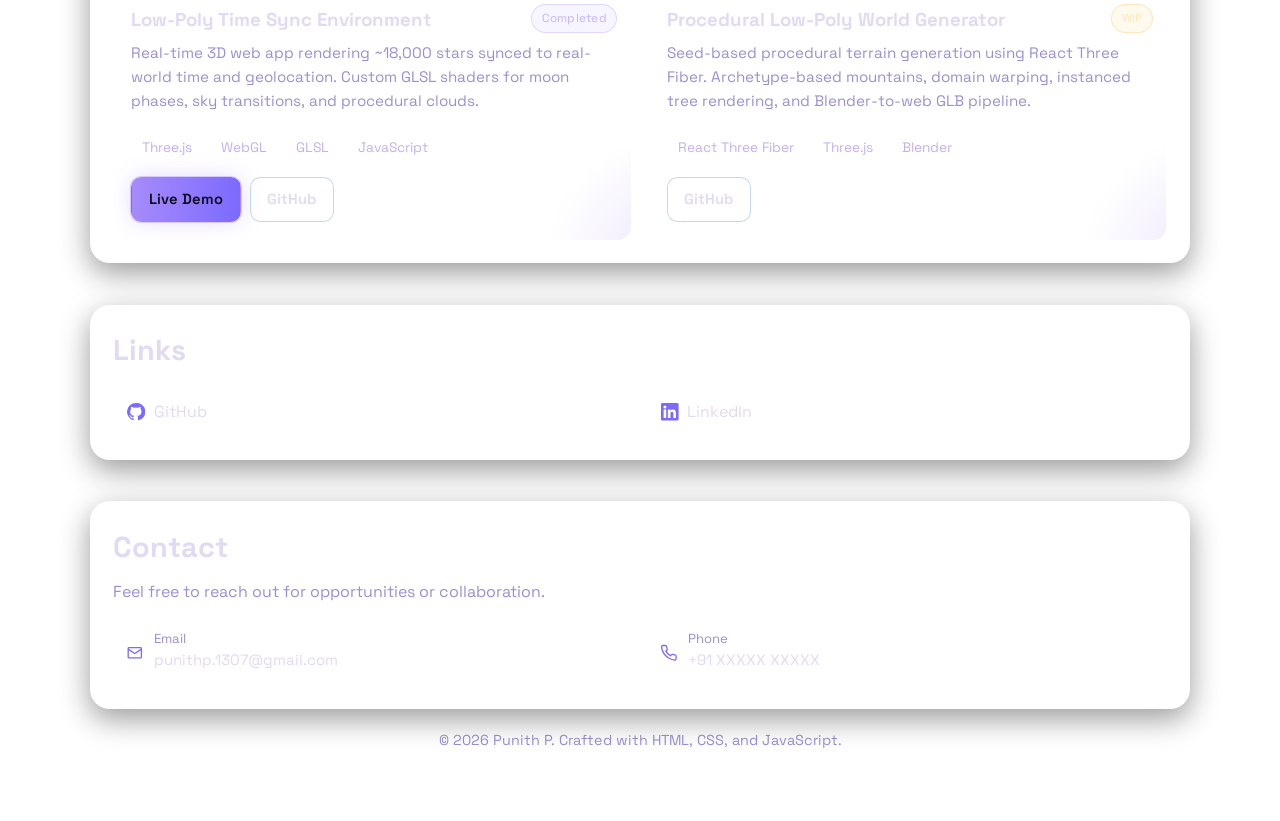
==== commit 07975df2: "Final polish: night city background, weather effects, mobile responsiveness, file structure cleanup," ====
--- a/index.html
+++ b/index.html
@@ -9,22 +9,26 @@
   <meta property="og:title" content="Punith P | Frontend Developer Portfolio" />
   <meta property="og:description"
     content="Frontend Developer specializing in 3D web experiences using Three.js and React" />
-  <meta property="og:image" content="assets/images/profile-portrait.jpg" />
+  <meta property="og:image" content="assets/images/MyNewPFP.png" />
   <meta property="og:url" content="https://pun1th01.github.io/portfolio-website/" />
   <meta property="og:type" content="website" />
   <meta name="twitter:card" content="summary_large_image" />
   <meta name="twitter:title" content="Punith P | Frontend Developer Portfolio" />
   <meta name="twitter:description"
     content="Frontend Developer specializing in 3D web experiences using Three.js and React" />
-  <meta name="twitter:image" content="assets/images/profile-portrait.jpg" />
+  <meta name="twitter:image" content="assets/images/MyNewPFP.png" />
   <title>Punith P | Portfolio</title>
   <link rel="canonical" href="https://pun1th01.github.io/portfolio-website/" />
   <link rel="icon" type="image/svg+xml" href="assets/icons/favicon.svg" />
+  <link rel="preconnect" href="https://fonts.googleapis.com">
+  <link rel="preconnect" href="https://fonts.gstatic.com" crossorigin>
+  <link href="https://fonts.googleapis.com/css2?family=Space+Grotesk:wght@300;400;500;600;700&display=swap" rel="stylesheet">
   <link rel="preload" href="css/main.css" as="style" />
   <link rel="stylesheet" href="css/main.css" />
 </head>
 
 <body>
+  <canvas id="city-canvas" aria-hidden="true"></canvas>
   <header class="site-header">
     <div class="container nav-wrap">
       <a class="brand" href="#home" aria-label="Go to home section">PUNITH P</a>
@@ -50,8 +54,8 @@
       <div class="hero-copy">
         <span class="kicker">Portfolio</span>
         <h1>Punith P</h1>
-        <p class="hero-title">Frontend Developer | 3D Web Experiences</p>
-        <p class="hero-tagline">"I build interactive real-time web environments using Three.js and React"</p>
+        <p class="hero-title">Frontend Developer · 3D Web · Minecraft Modding</p>
+        <p class="hero-tagline">"Building real-time interactive experiences — from procedural 3D worlds to published Minecraft mods."</p>
         <div class="cta-row">
           <a class="btn btn-primary" href="#projects" aria-label="Scroll to projects section">View Projects</a>
           <a class="btn btn-secondary" href="assets/resume/Punith P - Resume.pdf" download="Punith P - Resume.pdf"
@@ -71,14 +75,14 @@
         </div>
       </div>
       <div class="hero-portrait">
-        <img src="assets/images/profile-portrait.jpg" alt="Portrait of Punith P" loading="lazy" decoding="async" />
+        <img src="assets/images/MyNewPFP.png" alt="Punith P - Profile" loading="lazy" decoding="async" />
       </div>
     </section>
 
     <section id="about" class="section-card glass-card reveal" aria-label="About section">
       <h2 class="section-title">About</h2>
       <p class="section-subtext">
-        3rd-year Computer Science student focused on frontend development and real-time 3D graphics using Three.js and
+        4th-year Computer Science student focused on frontend development and real-time 3D graphics using Three.js and
         React.
         Passionate about building interactive and visually immersive web experiences.
       </p>
@@ -87,26 +91,49 @@
     <section id="skills" class="section-card glass-card reveal" aria-label="Skills section">
       <h2 class="section-title">Skills</h2>
       <div class="skills-grid">
+        <article class="skill-group" aria-label="Languages">
+          <h3>Languages</h3>
+          <div class="tag-list">
+            <span class="tag">JavaScript (ES6+)</span>
+            <span class="tag">TypeScript</span>
+            <span class="tag">Java</span>
+            <span class="tag">HTML5</span>
+            <span class="tag">CSS3</span>
+          </div>
+        </article>
         <article class="skill-group" aria-label="Frontend skills">
           <h3>Frontend</h3>
           <div class="tag-list">
-            <span class="tag">JavaScript</span>
             <span class="tag">React</span>
+            <span class="tag">React Three Fiber</span>
+            <span class="tag">Responsive Design</span>
           </div>
         </article>
         <article class="skill-group" aria-label="3D and graphics skills">
-          <h3>3D / Graphics</h3>
+          <h3>3D &amp; Graphics</h3>
           <div class="tag-list">
             <span class="tag">Three.js</span>
+            <span class="tag">WebGL</span>
             <span class="tag">GLSL</span>
             <span class="tag">Blender</span>
           </div>
         </article>
+        <article class="skill-group" aria-label="Backend skills">
+          <h3>Backend</h3>
+          <div class="tag-list">
+            <span class="tag">Node.js</span>
+            <span class="tag">Express.js</span>
+            <span class="tag">MongoDB</span>
+          </div>
+        </article>
         <article class="skill-group" aria-label="Tools">
           <h3>Tools</h3>
           <div class="tag-list">
             <span class="tag">Git</span>
             <span class="tag">GitHub</span>
+            <span class="tag">JWT</span>
+            <span class="tag">REST APIs</span>
+            <span class="tag">Fabric API</span>
           </div>
         </article>
       </div>
@@ -122,7 +149,7 @@
             Independent chat platform for Fabric Minecraft servers. Custom client-server networking,
             dedicated chat UI, server-side logging, and admin moderation tools.
           </p>
-          <div class="tag-list" style="margin-bottom: 0.8rem;">
+          <div class="tag-list">
             <span class="tag">Java</span>
             <span class="tag">Fabric API</span>
             <span class="tag">Minecraft</span>
@@ -130,6 +157,8 @@
           <div class="actions">
             <a class="btn btn-primary" href="https://www.curseforge.com/minecraft/mc-mods/lipi" target="_blank"
               rel="noopener noreferrer" aria-label="View Lipi on CurseForge">CurseForge</a>
+            <a class="btn btn-primary" href="https://modrinth.com/mod/lipi" target="_blank"
+              rel="noopener noreferrer" aria-label="View Lipi on Modrinth">Modrinth</a>
             <a class="btn btn-secondary" href="https://github.com/pun1th01/Lipi" target="_blank"
               rel="noopener noreferrer" aria-label="Open Lipi GitHub repository in new tab">GitHub</a>
           </div>
@@ -142,7 +171,7 @@
             Secure full-stack medical record storage platform with role-based access control,
             JWT authentication, audit logging, and blockchain architecture design.
           </p>
-          <div class="tag-list" style="margin-bottom: 0.8rem;">
+          <div class="tag-list">
             <span class="tag">React</span>
             <span class="tag">Node.js</span>
             <span class="tag">MongoDB</span>
@@ -161,7 +190,7 @@
             Real-time 3D web app rendering ~18,000 stars synced to real-world time and geolocation.
             Custom GLSL shaders for moon phases, sky transitions, and procedural clouds.
           </p>
-          <div class="tag-list" style="margin-bottom: 0.8rem;">
+          <div class="tag-list">
             <span class="tag">Three.js</span>
             <span class="tag">WebGL</span>
             <span class="tag">GLSL</span>
@@ -183,7 +212,7 @@
             Seed-based procedural terrain generation using React Three Fiber. Archetype-based mountains,
             domain warping, instanced tree rendering, and Blender-to-web GLB pipeline.
           </p>
-          <div class="tag-list" style="margin-bottom: 0.8rem;">
+          <div class="tag-list">
             <span class="tag">React Three Fiber</span>
             <span class="tag">Three.js</span>
             <span class="tag">Blender</span>
--- a/css/main.css
+++ b/css/main.css
@@ -1,22 +1,49 @@
 /* Reset */
 :root {
-  --bg-0: #090b10;
-  --bg-1: #0f1422;
-  --bg-2: #121a2f;
-  --text-0: #eef2ff;
-  --text-1: #c9d4ff;
-  --text-2: #9fb2ea;
-  --accent-0: #5ad1ff;
-  --accent-1: #7cf7cf;
-  --card: rgba(255, 255, 255, 0.08);
-  --card-border: rgba(255, 255, 255, 0.2);
-  --shadow: 0 10px 30px rgba(0, 0, 0, 0.3);
+  /* Backgrounds */
+  --bg-0: #0d0b18;
+  --bg-1: #13102a;
+  --bg-2: #1a1530;
+
+  /* Text */
+  --text-0: #e2d9f3;
+  --text-1: #c4b0f0;
+  --text-2: #9b8fd4;
+
+  /* Accents */
+  --accent-0: #a78bfa;
+  --accent-1: #7c6aff;
+  --accent-light: #c4b5fd;
+
+  /* Accent RGB values for rgba() usage */
+  --accent-0-rgb: 167, 139, 250;
+  --accent-1-rgb: 124, 106, 255;
+  --accent-light-rgb: 196, 181, 253;
+
+  /* Cards and borders */
+  --card: rgba(255, 255, 255, 0.06);
+  --card-border: rgba(255, 255, 255, 0.14);
+  --shadow: 0 10px 30px rgba(0, 0, 0, 0.4);
+
   --radius-lg: 20px;
   --radius-md: 14px;
   --radius-sm: 10px;
   --max-w: 1100px;
 }
 
+/* ── Night City Canvas ── */
+#city-canvas {
+  position: fixed;
+  top: 0;
+  left: 0;
+  width: 100%;
+  height: 100%;
+  z-index: -2;
+  pointer-events: none;
+  image-rendering: pixelated;
+  image-rendering: crisp-edges;
+}
+
 * {
   box-sizing: border-box;
   margin: 0;
@@ -30,10 +57,7 @@
 body {
   font-family: "Space Grotesk", "Segoe UI", Tahoma, sans-serif;
   color: var(--text-0);
-  background:
-    radial-gradient(circle at 10% -10%, rgba(90, 209, 255, 0.16), transparent 35%),
-    radial-gradient(circle at 80% 0%, rgba(124, 247, 207, 0.1), transparent 30%),
-    linear-gradient(145deg, var(--bg-0), var(--bg-1) 45%, var(--bg-2));
+  background: transparent;
   min-height: 100vh;
   line-height: 1.6;
   overflow-x: hidden;
@@ -73,6 +97,8 @@
 }
 
 main {
+  position: relative;
+  z-index: 1;
   padding: 2.8rem 0 3.8rem;
 }
 
@@ -94,8 +120,8 @@
 }
 
 main section.section-hover-active {
-  border-color: rgba(90, 209, 255, 0.5);
-  box-shadow: 0 16px 34px rgba(0, 0, 0, 0.34), 0 0 0 1px rgba(90, 209, 255, 0.28);
+  border-color: rgba(var(--accent-0-rgb), 0.5);
+  box-shadow: 0 16px 34px rgba(0, 0, 0, 0.34), 0 0 0 1px rgba(var(--accent-0-rgb), 0.28);
 }
 
 .section-title {
@@ -121,7 +147,7 @@
   z-index: 100;
   backdrop-filter: blur(12px);
   -webkit-backdrop-filter: blur(12px);
-  background: rgba(9, 11, 16, 0.55);
+  background: rgba(13, 11, 24, 0.55);
   border-bottom: 1px solid rgba(255, 255, 255, 0.12);
 }
 
@@ -173,8 +199,8 @@
 
 .nav-list a.active {
   color: var(--text-0);
-  background: rgba(90, 209, 255, 0.2);
-  box-shadow: inset 0 0 0 1px rgba(90, 209, 255, 0.45);
+  background: rgba(var(--accent-0-rgb), 0.2);
+  box-shadow: inset 0 0 0 1px rgba(var(--accent-0-rgb), 0.45);
 }
 
 /* Hero */
@@ -196,7 +222,7 @@
   right: -70px;
   top: -70px;
   border-radius: 50%;
-  background: radial-gradient(circle, rgba(90, 209, 255, 0.22), transparent 70%);
+  background: radial-gradient(circle, rgba(var(--accent-0-rgb), 0.22), transparent 70%);
   pointer-events: none;
 }
 
@@ -241,9 +267,8 @@
   aspect-ratio: 1 / 1;
   border-radius: 50%;
   padding: 0.45rem;
-  background: linear-gradient(145deg, rgba(122, 247, 207, 0.52), rgba(90, 209, 255, 0.52));
+  background: linear-gradient(135deg, rgba(167, 139, 250, 0.6), rgba(124, 106, 255, 0.6));
   box-shadow: 0 0 0 2px rgba(255, 255, 255, 0.18), 0 18px 40px rgba(0, 0, 0, 0.4);
-  animation: float 4s ease-in-out infinite;
 }
 
 .hero-portrait img {
@@ -279,6 +304,7 @@
   display: flex;
   flex-wrap: wrap;
   gap: 0.45rem;
+  margin-bottom: 0.8rem;
 }
 
 .tag {
@@ -311,7 +337,7 @@
 .icon-link:hover,
 .icon-link:focus-visible {
   background: rgba(255, 255, 255, 0.09);
-  border-color: rgba(122, 247, 207, 0.58);
+  border-color: rgba(var(--accent-light-rgb), 0.58);
   transform: translateY(-2px);
   outline: none;
 }
@@ -377,13 +403,13 @@
   inset: auto -30% -55% auto;
   width: 240px;
   height: 240px;
-  background: radial-gradient(circle, rgba(90, 209, 255, 0.2), transparent 70%);
+  background: radial-gradient(circle, rgba(var(--accent-0-rgb), 0.2), transparent 70%);
   transition: transform 0.35s ease;
 }
 
 .project-card:hover {
   transform: translateY(-8px);
-  border-color: rgba(122, 247, 207, 0.5);
+  border-color: rgba(var(--accent-light-rgb), 0.5);
   background: rgba(255, 255, 255, 0.075);
   box-shadow: 0 18px 34px rgba(0, 0, 0, 0.32);
 }
@@ -425,9 +451,9 @@
 }
 
 .project-status.completed {
-  color: #bffce6;
-  border-color: rgba(124, 247, 207, 0.45);
-  background: rgba(124, 247, 207, 0.14);
+  color: var(--accent-light);
+  border-color: rgba(var(--accent-light-rgb), 0.45);
+  background: rgba(var(--accent-light-rgb), 0.14);
 }
 
 .project-status.wip {
@@ -596,7 +622,7 @@
   overflow: hidden;
   border: 1px solid rgba(255, 255, 255, 0.22);
   background: rgba(7, 10, 18, 0.85);
-  box-shadow: inset 0 0 0 1px rgba(90, 209, 255, 0.08), 0 18px 36px rgba(0, 0, 0, 0.32);
+  box-shadow: inset 0 0 0 1px rgba(var(--accent-0-rgb), 0.08), 0 18px 36px rgba(0, 0, 0, 0.32);
   min-height: clamp(220px, 46vw, 520px);
   max-height: min(58vh, 520px);
   display: grid;
@@ -644,9 +670,9 @@
 }
 
 .carousel-nav {
-  border: 1px solid rgba(90, 209, 255, 0.4);
-  background: rgba(90, 209, 255, 0.1);
-  color: #e6f4ff;
+  border: 1px solid rgba(var(--accent-0-rgb), 0.4);
+  background: rgba(var(--accent-0-rgb), 0.1);
+  color: var(--text-0);
   width: 2.25rem;
   height: 2.25rem;
   border-radius: 0.7rem;
@@ -655,14 +681,14 @@
   justify-content: center;
   cursor: pointer;
   font-size: 1.1rem;
-  box-shadow: 0 0 0 1px rgba(90, 209, 255, 0.2), 0 0 16px rgba(90, 209, 255, 0.14);
+  box-shadow: 0 0 0 1px rgba(var(--accent-0-rgb), 0.2), 0 0 16px rgba(var(--accent-0-rgb), 0.14);
   transition: background 0.25s ease, border-color 0.25s ease, transform 0.25s ease;
 }
 
 .carousel-nav:hover,
 .carousel-nav:focus-visible {
-  background: rgba(90, 209, 255, 0.2);
-  border-color: rgba(90, 209, 255, 0.62);
+  background: rgba(var(--accent-0-rgb), 0.2);
+  border-color: rgba(var(--accent-0-rgb), 0.62);
   transform: translateY(-1px);
   outline: none;
 }
@@ -694,8 +720,8 @@
 
 .carousel-dot.active {
   background: var(--accent-0);
-  border-color: rgba(90, 209, 255, 0.75);
-  box-shadow: 0 0 0 1px rgba(90, 209, 255, 0.38), 0 0 12px rgba(90, 209, 255, 0.48);
+  border-color: rgba(var(--accent-0-rgb), 0.75);
+  box-shadow: 0 0 0 1px rgba(var(--accent-0-rgb), 0.38), 0 0 12px rgba(var(--accent-0-rgb), 0.48);
 }
 
 .sneak-peek-caption {
@@ -733,9 +759,9 @@
 }
 
 .btn-primary {
-  background: linear-gradient(90deg, var(--accent-0), #6fa6ff);
-  color: #04131f;
-  box-shadow: 0 0 0 1px rgba(90, 209, 255, 0.38), 0 0 22px rgba(90, 209, 255, 0.3);
+  background: linear-gradient(90deg, var(--accent-0), var(--accent-1));
+  color: #0a0818;
+  box-shadow: 0 0 0 1px rgba(var(--accent-0-rgb), 0.38), 0 0 22px rgba(var(--accent-0-rgb), 0.3);
 }
 
 .btn-secondary {
@@ -792,7 +818,10 @@
     justify-content: center;
   }
 
-  .skills-grid,
+  .skills-grid {
+    grid-template-columns: repeat(2, minmax(0, 1fr));
+  }
+
   .projects-grid,
   .icon-list,
   .contact-grid {
@@ -821,7 +850,7 @@
     left: 1rem;
     flex-direction: column;
     align-items: stretch;
-    background: rgba(9, 11, 16, 0.95);
+    background: rgba(13, 11, 24, 0.95);
     border: 1px solid rgba(255, 255, 255, 0.15);
     border-radius: var(--radius-md);
     padding: 0.7rem;
@@ -894,12 +923,51 @@
     padding: 1.1rem;
   }
 
+  .hero-portrait {
+    width: min(200px, 70vw);
+  }
+
+  h1 {
+    font-size: clamp(1.6rem, 6vw, 2.2rem);
+  }
+
+  .hero-title {
+    font-size: clamp(0.88rem, 3.5vw, 1.1rem);
+  }
+
+  .hero-tagline {
+    font-size: 0.88rem;
+  }
+
+  .section-title {
+    font-size: clamp(1.1rem, 4vw, 1.4rem);
+  }
+
   .section-card {
     padding: 1rem;
   }
 
+  .cta-row {
+    flex-direction: column;
+    align-items: stretch;
+  }
+
   .btn {
-    padding: 0.58rem 0.9rem;
+    padding: 0.62rem 0.9rem;
     font-size: 0.88rem;
-  }
-}
+    min-height: 44px;
+    justify-content: center;
+  }
+
+  .skills-grid {
+    grid-template-columns: 1fr;
+  }
+
+  .tag {
+    font-size: 0.8rem;
+  }
+
+  .contact-value {
+    font-size: 0.85rem;
+  }
+}
--- a/css/main.css
+++ b/css/main.css
@@ -1,22 +1,49 @@
 /* Reset */
 :root {
-  --bg-0: #090b10;
-  --bg-1: #0f1422;
-  --bg-2: #121a2f;
-  --text-0: #eef2ff;
-  --text-1: #c9d4ff;
-  --text-2: #9fb2ea;
-  --accent-0: #5ad1ff;
-  --accent-1: #7cf7cf;
-  --card: rgba(255, 255, 255, 0.08);
-  --card-border: rgba(255, 255, 255, 0.2);
-  --shadow: 0 10px 30px rgba(0, 0, 0, 0.3);
+  /* Backgrounds */
+  --bg-0: #0d0b18;
+  --bg-1: #13102a;
+  --bg-2: #1a1530;
+
+  /* Text */
+  --text-0: #e2d9f3;
+  --text-1: #c4b0f0;
+  --text-2: #9b8fd4;
+
+  /* Accents */
+  --accent-0: #a78bfa;
+  --accent-1: #7c6aff;
+  --accent-light: #c4b5fd;
+
+  /* Accent RGB values for rgba() usage */
+  --accent-0-rgb: 167, 139, 250;
+  --accent-1-rgb: 124, 106, 255;
+  --accent-light-rgb: 196, 181, 253;
+
+  /* Cards and borders */
+  --card: rgba(255, 255, 255, 0.06);
+  --card-border: rgba(255, 255, 255, 0.14);
+  --shadow: 0 10px 30px rgba(0, 0, 0, 0.4);
+
   --radius-lg: 20px;
   --radius-md: 14px;
   --radius-sm: 10px;
   --max-w: 1100px;
 }
 
+/* ── Night City Canvas ── */
+#city-canvas {
+  position: fixed;
+  top: 0;
+  left: 0;
+  width: 100%;
+  height: 100%;
+  z-index: -2;
+  pointer-events: none;
+  image-rendering: pixelated;
+  image-rendering: crisp-edges;
+}
+
 * {
   box-sizing: border-box;
   margin: 0;
@@ -30,10 +57,7 @@
 body {
   font-family: "Space Grotesk", "Segoe UI", Tahoma, sans-serif;
   color: var(--text-0);
-  background:
-    radial-gradient(circle at 10% -10%, rgba(90, 209, 255, 0.16), transparent 35%),
-    radial-gradient(circle at 80% 0%, rgba(124, 247, 207, 0.1), transparent 30%),
-    linear-gradient(145deg, var(--bg-0), var(--bg-1) 45%, var(--bg-2));
+  background: transparent;
   min-height: 100vh;
   line-height: 1.6;
   overflow-x: hidden;
@@ -73,6 +97,8 @@
 }
 
 main {
+  position: relative;
+  z-index: 1;
   padding: 2.8rem 0 3.8rem;
 }
 
@@ -94,8 +120,8 @@
 }
 
 main section.section-hover-active {
-  border-color: rgba(90, 209, 255, 0.5);
-  box-shadow: 0 16px 34px rgba(0, 0, 0, 0.34), 0 0 0 1px rgba(90, 209, 255, 0.28);
+  border-color: rgba(var(--accent-0-rgb), 0.5);
+  box-shadow: 0 16px 34px rgba(0, 0, 0, 0.34), 0 0 0 1px rgba(var(--accent-0-rgb), 0.28);
 }
 
 .section-title {
@@ -121,7 +147,7 @@
   z-index: 100;
   backdrop-filter: blur(12px);
   -webkit-backdrop-filter: blur(12px);
-  background: rgba(9, 11, 16, 0.55);
+  background: rgba(13, 11, 24, 0.55);
   border-bottom: 1px solid rgba(255, 255, 255, 0.12);
 }
 
@@ -173,8 +199,8 @@
 
 .nav-list a.active {
   color: var(--text-0);
-  background: rgba(90, 209, 255, 0.2);
-  box-shadow: inset 0 0 0 1px rgba(90, 209, 255, 0.45);
+  background: rgba(var(--accent-0-rgb), 0.2);
+  box-shadow: inset 0 0 0 1px rgba(var(--accent-0-rgb), 0.45);
 }
 
 /* Hero */
@@ -196,7 +222,7 @@
   right: -70px;
   top: -70px;
   border-radius: 50%;
-  background: radial-gradient(circle, rgba(90, 209, 255, 0.22), transparent 70%);
+  background: radial-gradient(circle, rgba(var(--accent-0-rgb), 0.22), transparent 70%);
   pointer-events: none;
 }
 
@@ -241,9 +267,8 @@
   aspect-ratio: 1 / 1;
   border-radius: 50%;
   padding: 0.45rem;
-  background: linear-gradient(145deg, rgba(122, 247, 207, 0.52), rgba(90, 209, 255, 0.52));
+  background: linear-gradient(135deg, rgba(167, 139, 250, 0.6), rgba(124, 106, 255, 0.6));
   box-shadow: 0 0 0 2px rgba(255, 255, 255, 0.18), 0 18px 40px rgba(0, 0, 0, 0.4);
-  animation: float 4s ease-in-out infinite;
 }
 
 .hero-portrait img {
@@ -279,6 +304,7 @@
   display: flex;
   flex-wrap: wrap;
   gap: 0.45rem;
+  margin-bottom: 0.8rem;
 }
 
 .tag {
@@ -311,7 +337,7 @@
 .icon-link:hover,
 .icon-link:focus-visible {
   background: rgba(255, 255, 255, 0.09);
-  border-color: rgba(122, 247, 207, 0.58);
+  border-color: rgba(var(--accent-light-rgb), 0.58);
   transform: translateY(-2px);
   outline: none;
 }
@@ -377,13 +403,13 @@
   inset: auto -30% -55% auto;
   width: 240px;
   height: 240px;
-  background: radial-gradient(circle, rgba(90, 209, 255, 0.2), transparent 70%);
+  background: radial-gradient(circle, rgba(var(--accent-0-rgb), 0.2), transparent 70%);
   transition: transform 0.35s ease;
 }
 
 .project-card:hover {
   transform: translateY(-8px);
-  border-color: rgba(122, 247, 207, 0.5);
+  border-color: rgba(var(--accent-light-rgb), 0.5);
   background: rgba(255, 255, 255, 0.075);
   box-shadow: 0 18px 34px rgba(0, 0, 0, 0.32);
 }
@@ -425,9 +451,9 @@
 }
 
 .project-status.completed {
-  color: #bffce6;
-  border-color: rgba(124, 247, 207, 0.45);
-  background: rgba(124, 247, 207, 0.14);
+  color: var(--accent-light);
+  border-color: rgba(var(--accent-light-rgb), 0.45);
+  background: rgba(var(--accent-light-rgb), 0.14);
 }
 
 .project-status.wip {
@@ -596,7 +622,7 @@
   overflow: hidden;
   border: 1px solid rgba(255, 255, 255, 0.22);
   background: rgba(7, 10, 18, 0.85);
-  box-shadow: inset 0 0 0 1px rgba(90, 209, 255, 0.08), 0 18px 36px rgba(0, 0, 0, 0.32);
+  box-shadow: inset 0 0 0 1px rgba(var(--accent-0-rgb), 0.08), 0 18px 36px rgba(0, 0, 0, 0.32);
   min-height: clamp(220px, 46vw, 520px);
   max-height: min(58vh, 520px);
   display: grid;
@@ -644,9 +670,9 @@
 }
 
 .carousel-nav {
-  border: 1px solid rgba(90, 209, 255, 0.4);
-  background: rgba(90, 209, 255, 0.1);
-  color: #e6f4ff;
+  border: 1px solid rgba(var(--accent-0-rgb), 0.4);
+  background: rgba(var(--accent-0-rgb), 0.1);
+  color: var(--text-0);
   width: 2.25rem;
   height: 2.25rem;
   border-radius: 0.7rem;
@@ -655,14 +681,14 @@
   justify-content: center;
   cursor: pointer;
   font-size: 1.1rem;
-  box-shadow: 0 0 0 1px rgba(90, 209, 255, 0.2), 0 0 16px rgba(90, 209, 255, 0.14);
+  box-shadow: 0 0 0 1px rgba(var(--accent-0-rgb), 0.2), 0 0 16px rgba(var(--accent-0-rgb), 0.14);
   transition: background 0.25s ease, border-color 0.25s ease, transform 0.25s ease;
 }
 
 .carousel-nav:hover,
 .carousel-nav:focus-visible {
-  background: rgba(90, 209, 255, 0.2);
-  border-color: rgba(90, 209, 255, 0.62);
+  background: rgba(var(--accent-0-rgb), 0.2);
+  border-color: rgba(var(--accent-0-rgb), 0.62);
   transform: translateY(-1px);
   outline: none;
 }
@@ -694,8 +720,8 @@
 
 .carousel-dot.active {
   background: var(--accent-0);
-  border-color: rgba(90, 209, 255, 0.75);
-  box-shadow: 0 0 0 1px rgba(90, 209, 255, 0.38), 0 0 12px rgba(90, 209, 255, 0.48);
+  border-color: rgba(var(--accent-0-rgb), 0.75);
+  box-shadow: 0 0 0 1px rgba(var(--accent-0-rgb), 0.38), 0 0 12px rgba(var(--accent-0-rgb), 0.48);
 }
 
 .sneak-peek-caption {
@@ -733,9 +759,9 @@
 }
 
 .btn-primary {
-  background: linear-gradient(90deg, var(--accent-0), #6fa6ff);
-  color: #04131f;
-  box-shadow: 0 0 0 1px rgba(90, 209, 255, 0.38), 0 0 22px rgba(90, 209, 255, 0.3);
+  background: linear-gradient(90deg, var(--accent-0), var(--accent-1));
+  color: #0a0818;
+  box-shadow: 0 0 0 1px rgba(var(--accent-0-rgb), 0.38), 0 0 22px rgba(var(--accent-0-rgb), 0.3);
 }
 
 .btn-secondary {
@@ -792,7 +818,10 @@
     justify-content: center;
   }
 
-  .skills-grid,
+  .skills-grid {
+    grid-template-columns: repeat(2, minmax(0, 1fr));
+  }
+
   .projects-grid,
   .icon-list,
   .contact-grid {
@@ -821,7 +850,7 @@
     left: 1rem;
     flex-direction: column;
     align-items: stretch;
-    background: rgba(9, 11, 16, 0.95);
+    background: rgba(13, 11, 24, 0.95);
     border: 1px solid rgba(255, 255, 255, 0.15);
     border-radius: var(--radius-md);
     padding: 0.7rem;
@@ -894,12 +923,51 @@
     padding: 1.1rem;
   }
 
+  .hero-portrait {
+    width: min(200px, 70vw);
+  }
+
+  h1 {
+    font-size: clamp(1.6rem, 6vw, 2.2rem);
+  }
+
+  .hero-title {
+    font-size: clamp(0.88rem, 3.5vw, 1.1rem);
+  }
+
+  .hero-tagline {
+    font-size: 0.88rem;
+  }
+
+  .section-title {
+    font-size: clamp(1.1rem, 4vw, 1.4rem);
+  }
+
   .section-card {
     padding: 1rem;
   }
 
+  .cta-row {
+    flex-direction: column;
+    align-items: stretch;
+  }
+
   .btn {
-    padding: 0.58rem 0.9rem;
+    padding: 0.62rem 0.9rem;
     font-size: 0.88rem;
-  }
-}
+    min-height: 44px;
+    justify-content: center;
+  }
+
+  .skills-grid {
+    grid-template-columns: 1fr;
+  }
+
+  .tag {
+    font-size: 0.8rem;
+  }
+
+  .contact-value {
+    font-size: 0.85rem;
+  }
+}
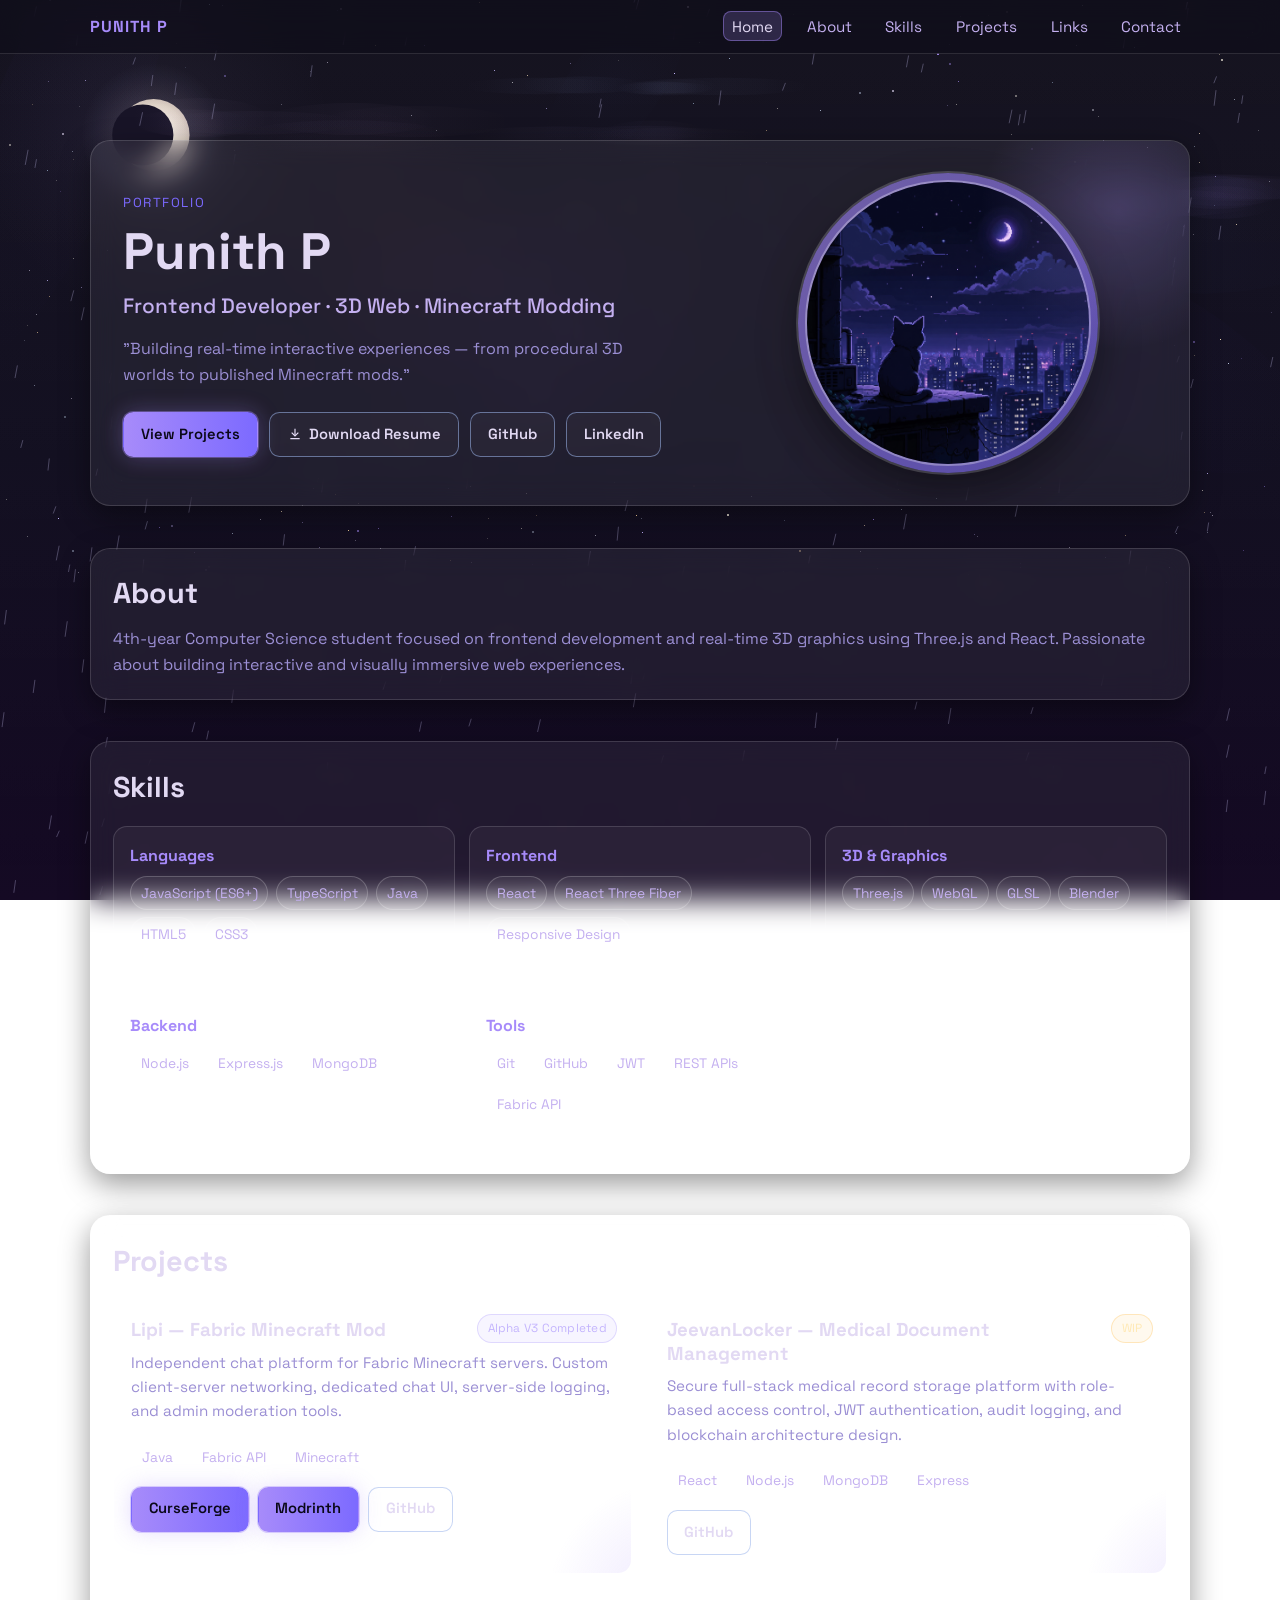
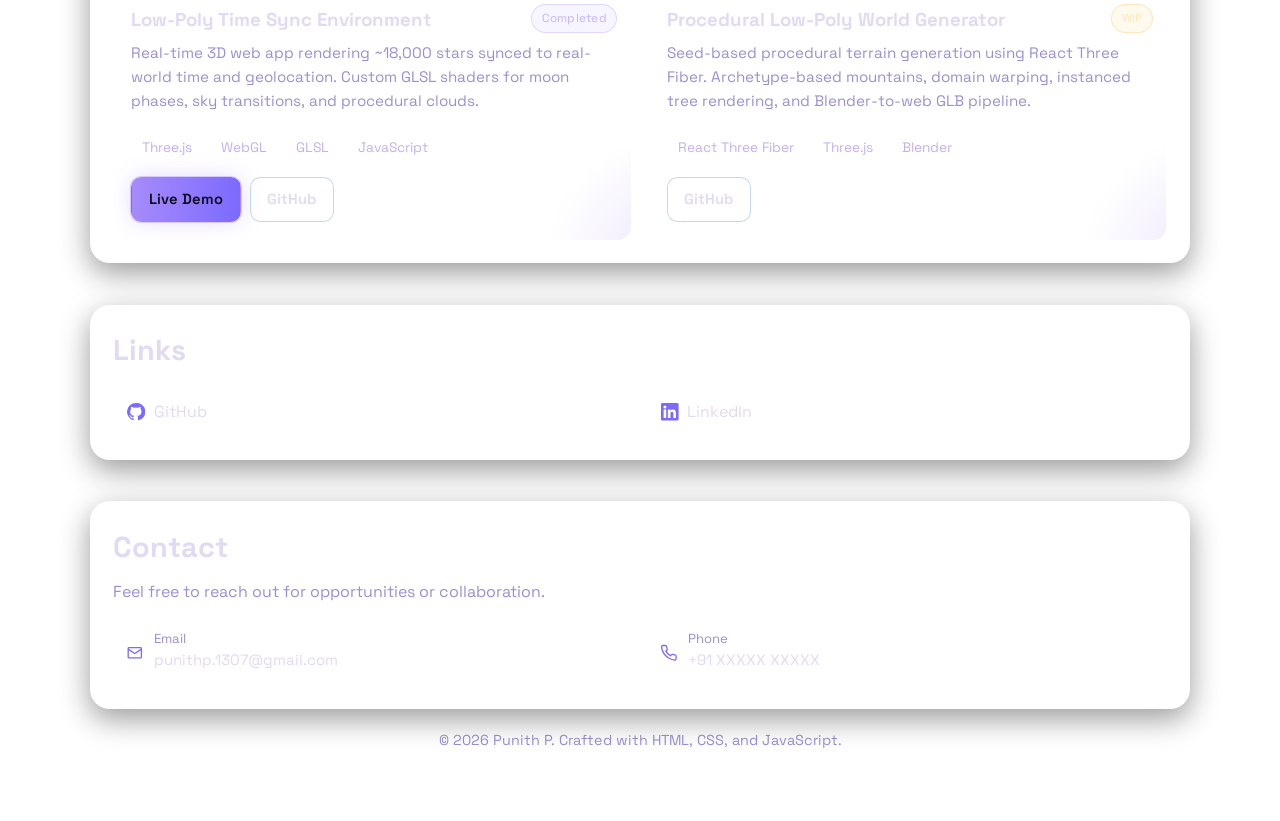
==== commit ce93048c: "feat: update lipi status, rain intervals, and make rain permanent" ====
--- a/index.html
+++ b/index.html
@@ -143,7 +143,7 @@
       <h2 class="section-title">Projects</h2>
       <div class="projects-grid">
         <article class="project-card">
-          <span class="project-status wip">WIP</span>
+          <span class="project-status completed">Alpha V3 Completed</span>
           <h3>Lipi — Fabric Minecraft Mod</h3>
           <p>
             Independent chat platform for Fabric Minecraft servers. Custom client-server networking,
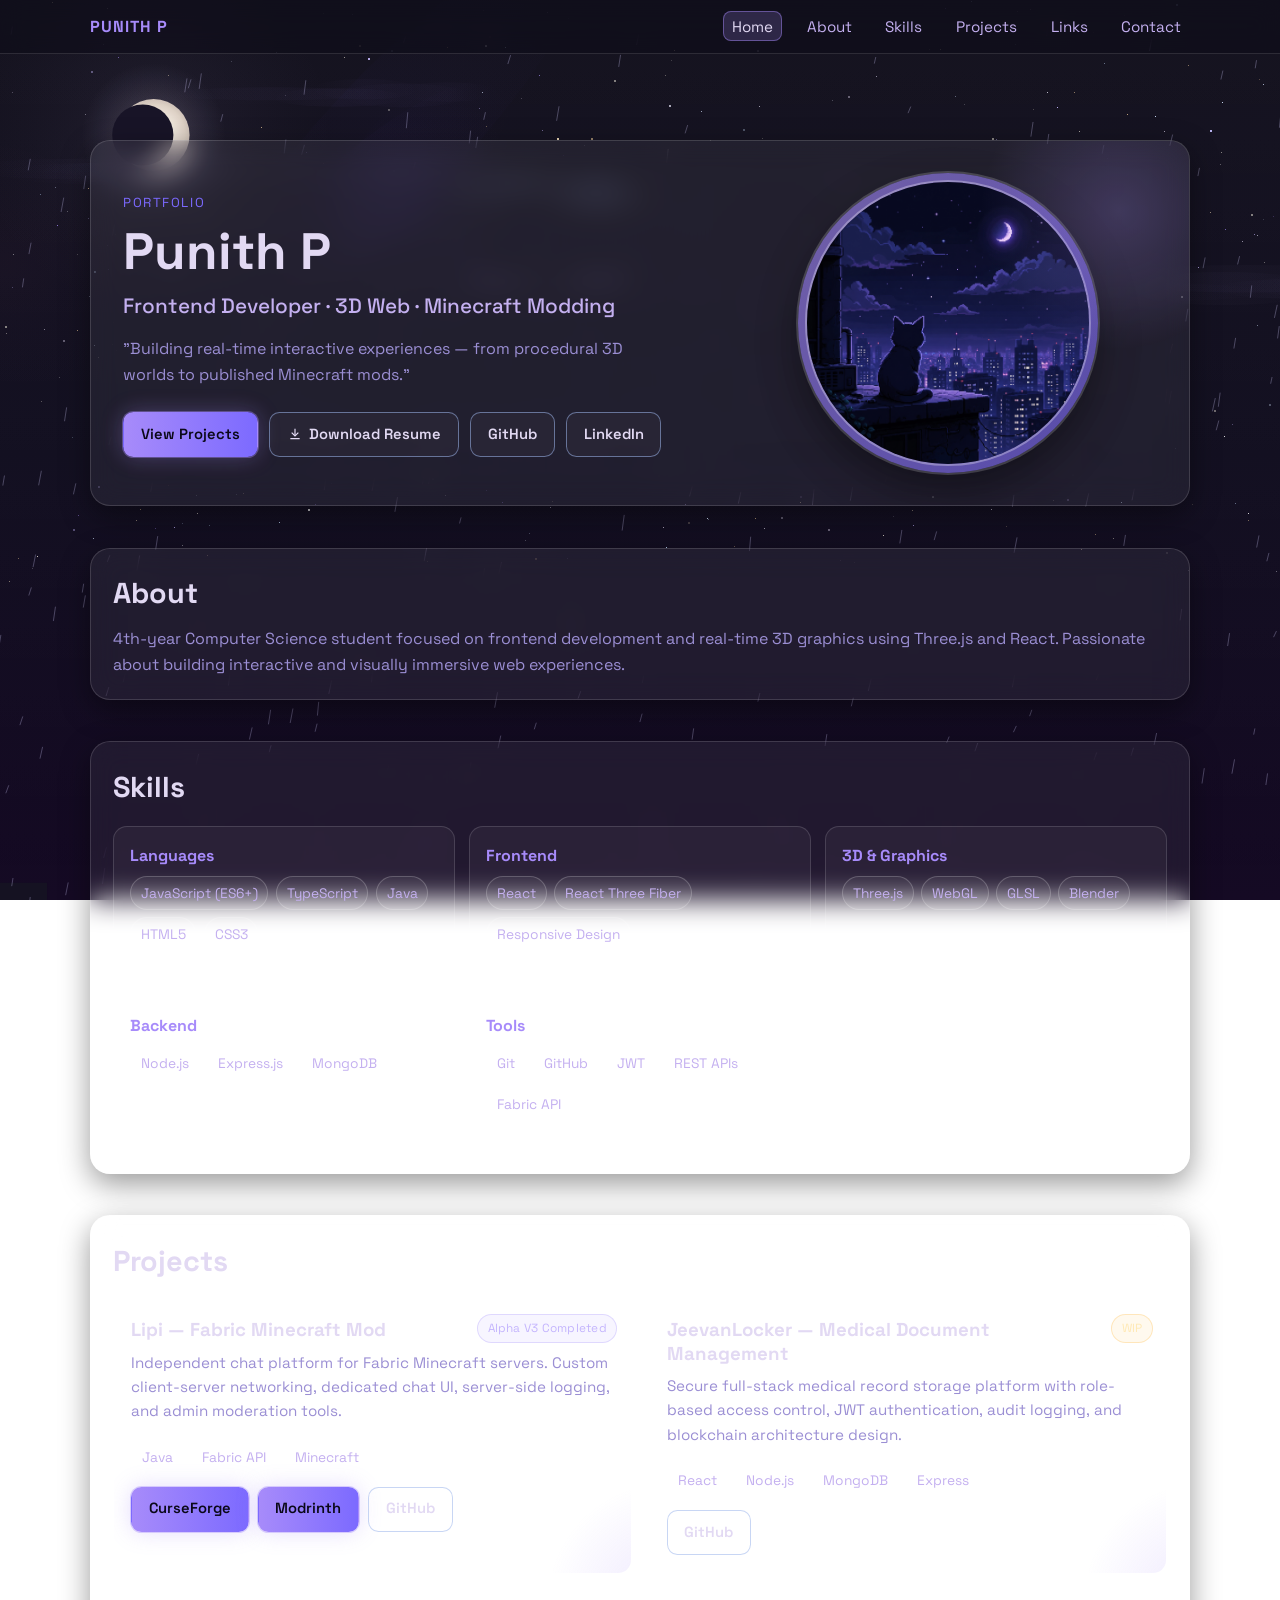
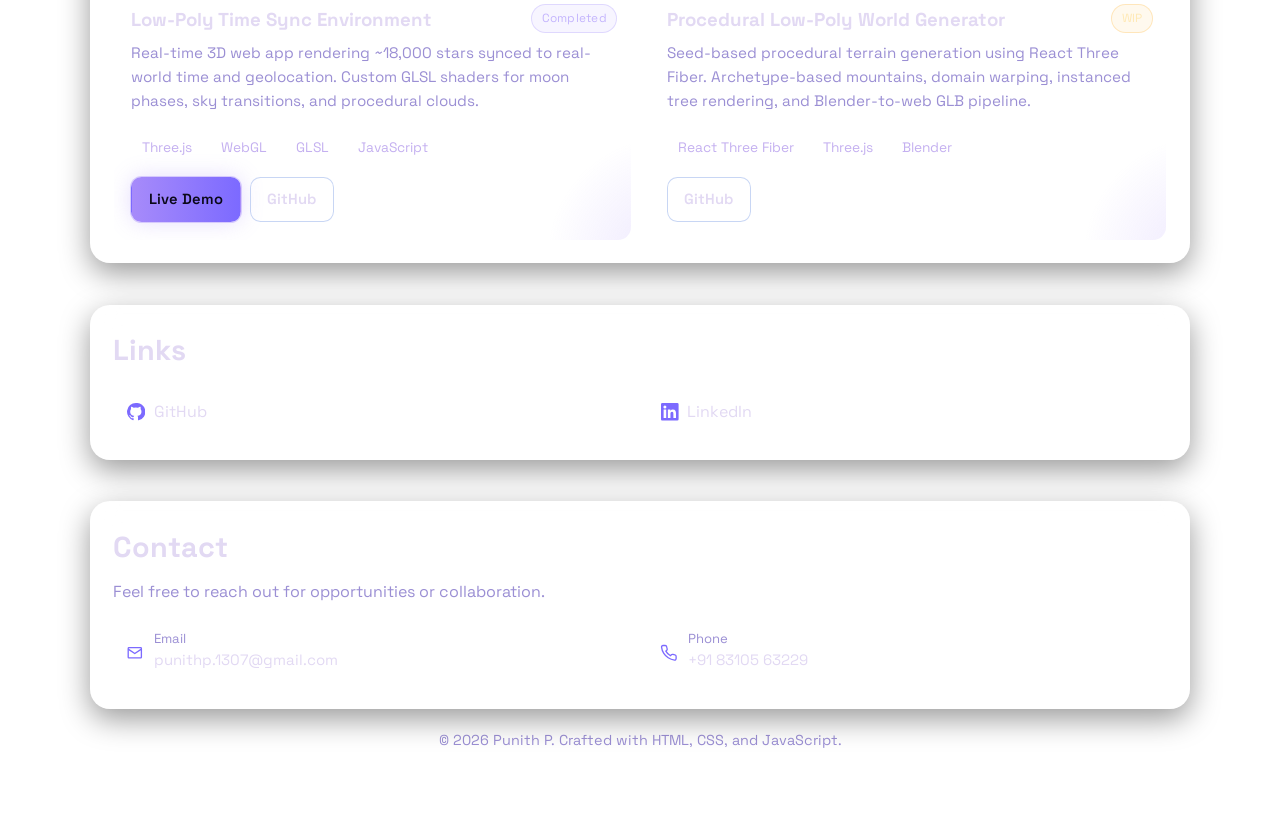
==== commit 5ce37efb: "Update phone number and resume" ====
--- a/index.html
+++ b/index.html
@@ -271,7 +271,7 @@
           </svg>
           <div>
             <span class="contact-label">Phone</span>
-            <a class="contact-value" href="tel:+91 xxxxx xxxxx" aria-label="Call +91 XXXXX XXXXX">+91 XXXXX XXXXX</a>
+            <a class="contact-value" href="tel:+918310563229" aria-label="Call +91 83105 63229">+91 83105 63229</a>
           </div>
         </article>
       </div>
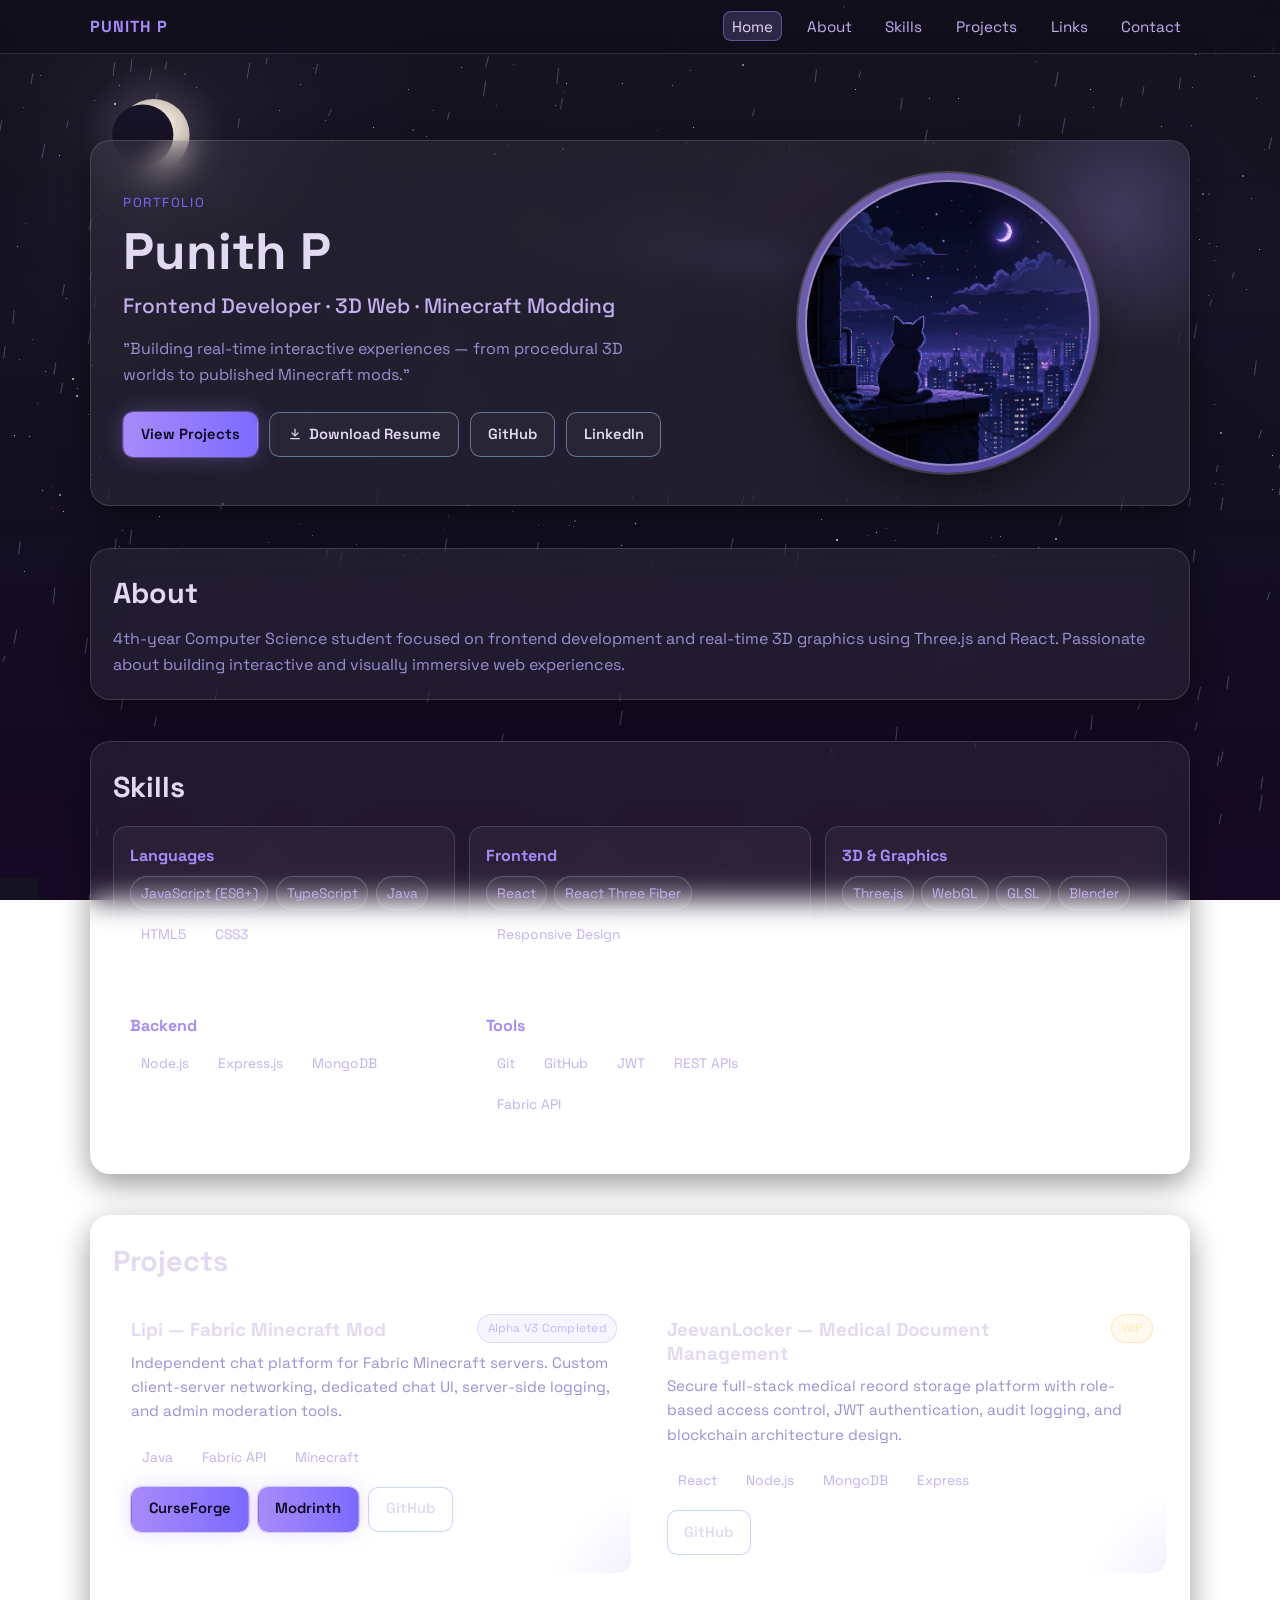
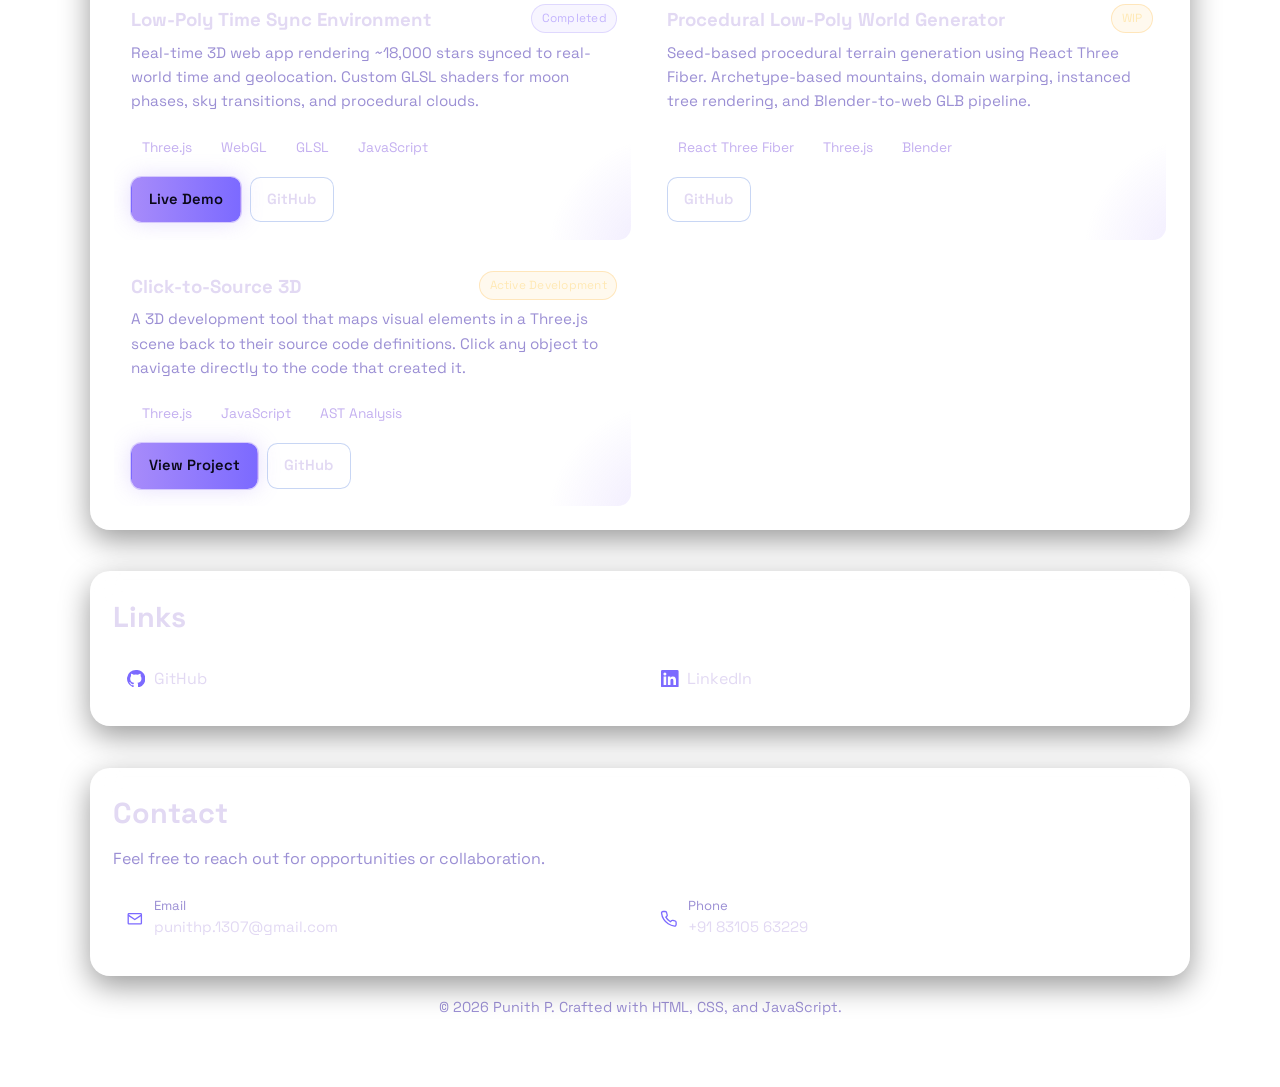
==== commit ec258cbf: "refine Click-to-Source 3D project page: fix dark theme, add GitHub button, clean up removed sections" ====
--- a/index.html
+++ b/index.html
@@ -9,14 +9,14 @@
   <meta property="og:title" content="Punith P | Frontend Developer Portfolio" />
   <meta property="og:description"
     content="Frontend Developer specializing in 3D web experiences using Three.js and React" />
-  <meta property="og:image" content="assets/images/MyNewPFP.png" />
+  <meta property="og:image" content="assets/images/profile/MyNewPFP.png" />
   <meta property="og:url" content="https://pun1th01.github.io/portfolio-website/" />
   <meta property="og:type" content="website" />
   <meta name="twitter:card" content="summary_large_image" />
   <meta name="twitter:title" content="Punith P | Frontend Developer Portfolio" />
   <meta name="twitter:description"
     content="Frontend Developer specializing in 3D web experiences using Three.js and React" />
-  <meta name="twitter:image" content="assets/images/MyNewPFP.png" />
+  <meta name="twitter:image" content="assets/images/profile/MyNewPFP.png" />
   <title>Punith P | Portfolio</title>
   <link rel="canonical" href="https://pun1th01.github.io/portfolio-website/" />
   <link rel="icon" type="image/svg+xml" href="assets/icons/favicon.svg" />
@@ -58,7 +58,7 @@
         <p class="hero-tagline">"Building real-time interactive experiences — from procedural 3D worlds to published Minecraft mods."</p>
         <div class="cta-row">
           <a class="btn btn-primary" href="#projects" aria-label="Scroll to projects section">View Projects</a>
-          <a class="btn btn-secondary" href="assets/resume/Punith P - Resume.pdf" download="Punith P - Resume.pdf"
+          <a class="btn btn-secondary" href="assets/documents/resume/Punith P - Resume.pdf" download="Punith P - Resume.pdf"
             aria-label="Download Resume">
             <svg class="btn-icon" viewBox="0 0 24 24" fill="none" stroke="currentColor" stroke-width="1.8"
               aria-hidden="true" focusable="false">
@@ -75,7 +75,7 @@
         </div>
       </div>
       <div class="hero-portrait">
-        <img src="assets/images/MyNewPFP.png" alt="Punith P - Profile" loading="lazy" decoding="async" />
+        <img src="assets/images/profile/MyNewPFP.png" alt="Punith P - Profile" loading="lazy" decoding="async" />
       </div>
     </section>
 
@@ -221,6 +221,27 @@
             <a class="btn btn-secondary" href="https://github.com/pun1th01/procedural-world-generator" target="_blank"
               rel="noopener noreferrer"
               aria-label="Open Procedural World Generator GitHub repository in new tab">GitHub</a>
+          </div>
+        </article>
+
+        <article class="project-card">
+          <span class="project-status wip">Active Development</span>
+          <h3>Click-to-Source 3D</h3>
+          <p>
+            A 3D development tool that maps visual elements in a Three.js scene back to their
+            source code definitions. Click any object to navigate directly to the code that created it.
+          </p>
+          <div class="tag-list">
+            <span class="tag">Three.js</span>
+            <span class="tag">JavaScript</span>
+            <span class="tag">AST Analysis</span>
+          </div>
+          <div class="actions">
+            <a class="btn btn-primary" href="pages/click-to-source-3d.html"
+              aria-label="View Click-to-Source 3D project page">View Project</a>
+            <a class="btn btn-secondary" href="https://github.com/pun1th01/click-to-source-3d" target="_blank"
+              rel="noopener noreferrer"
+              aria-label="Open Click-to-Source 3D GitHub repository in new tab">GitHub</a>
           </div>
         </article>
       </div>
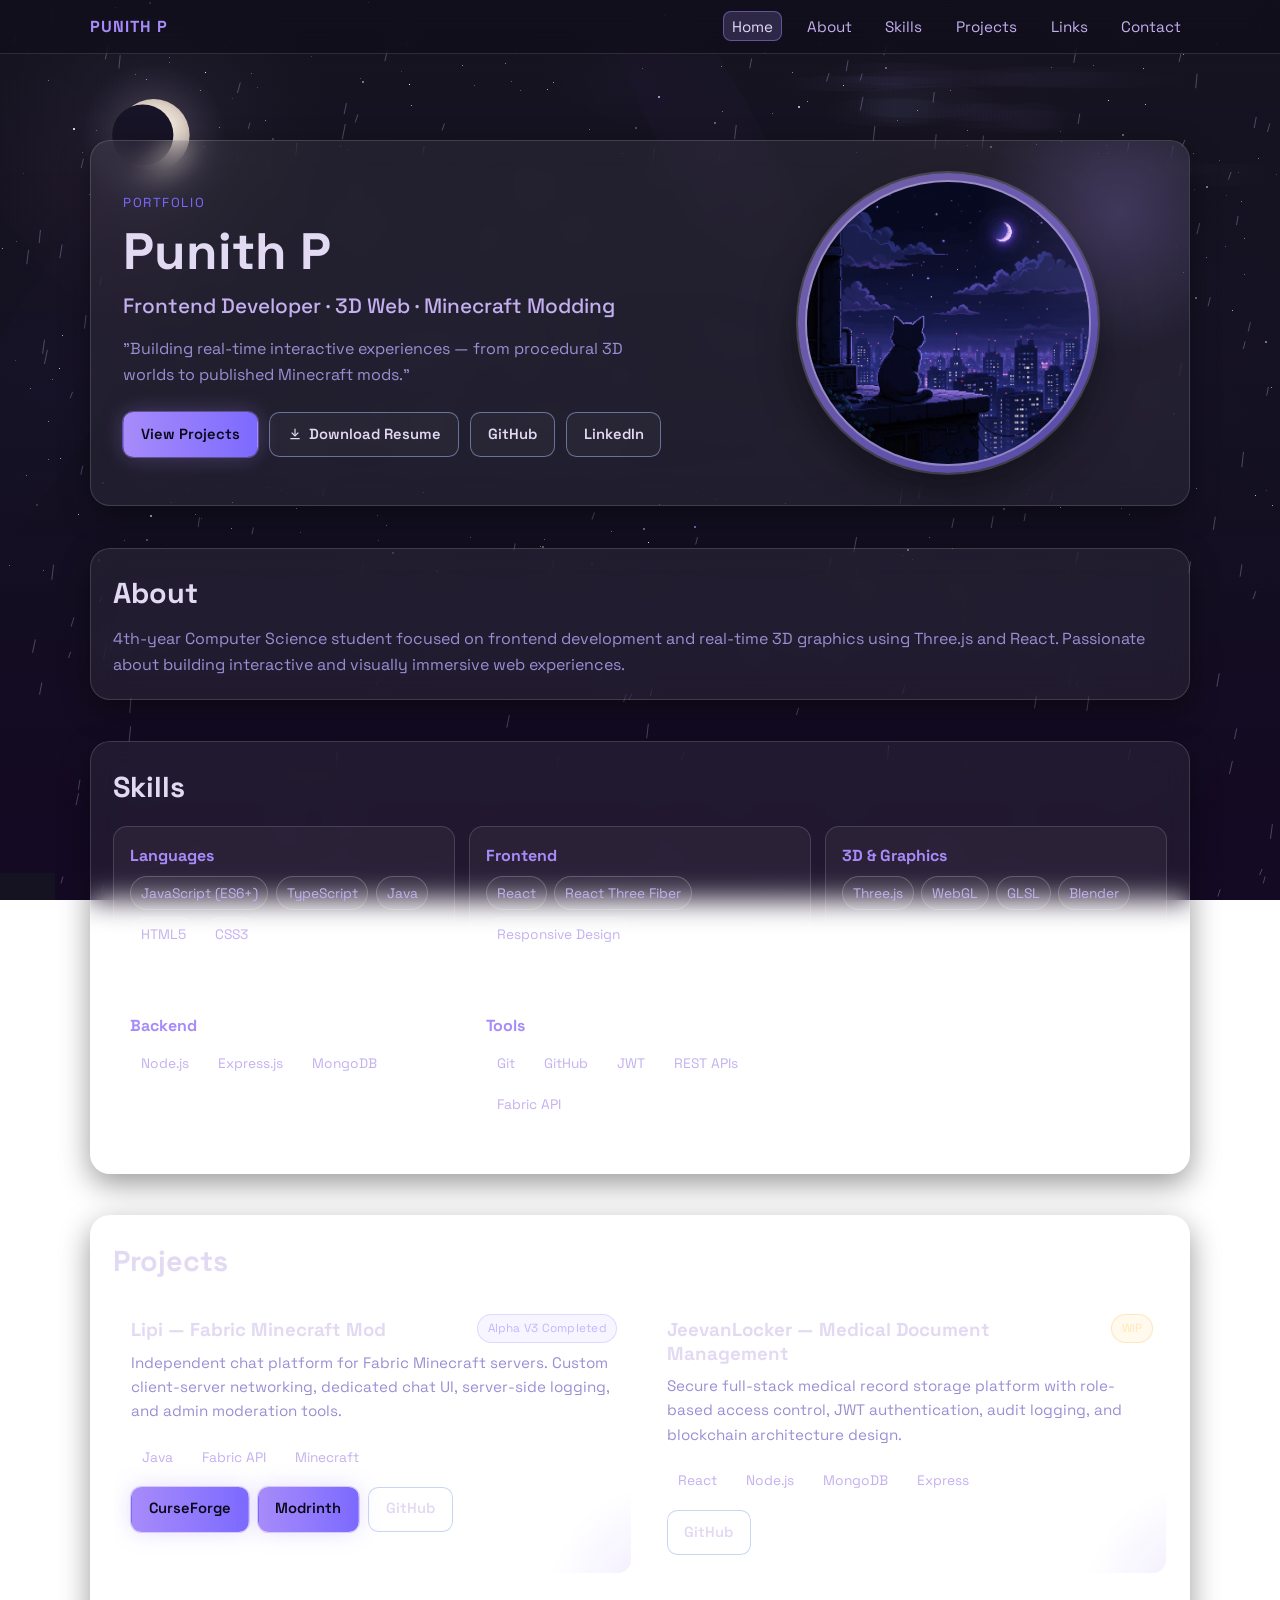
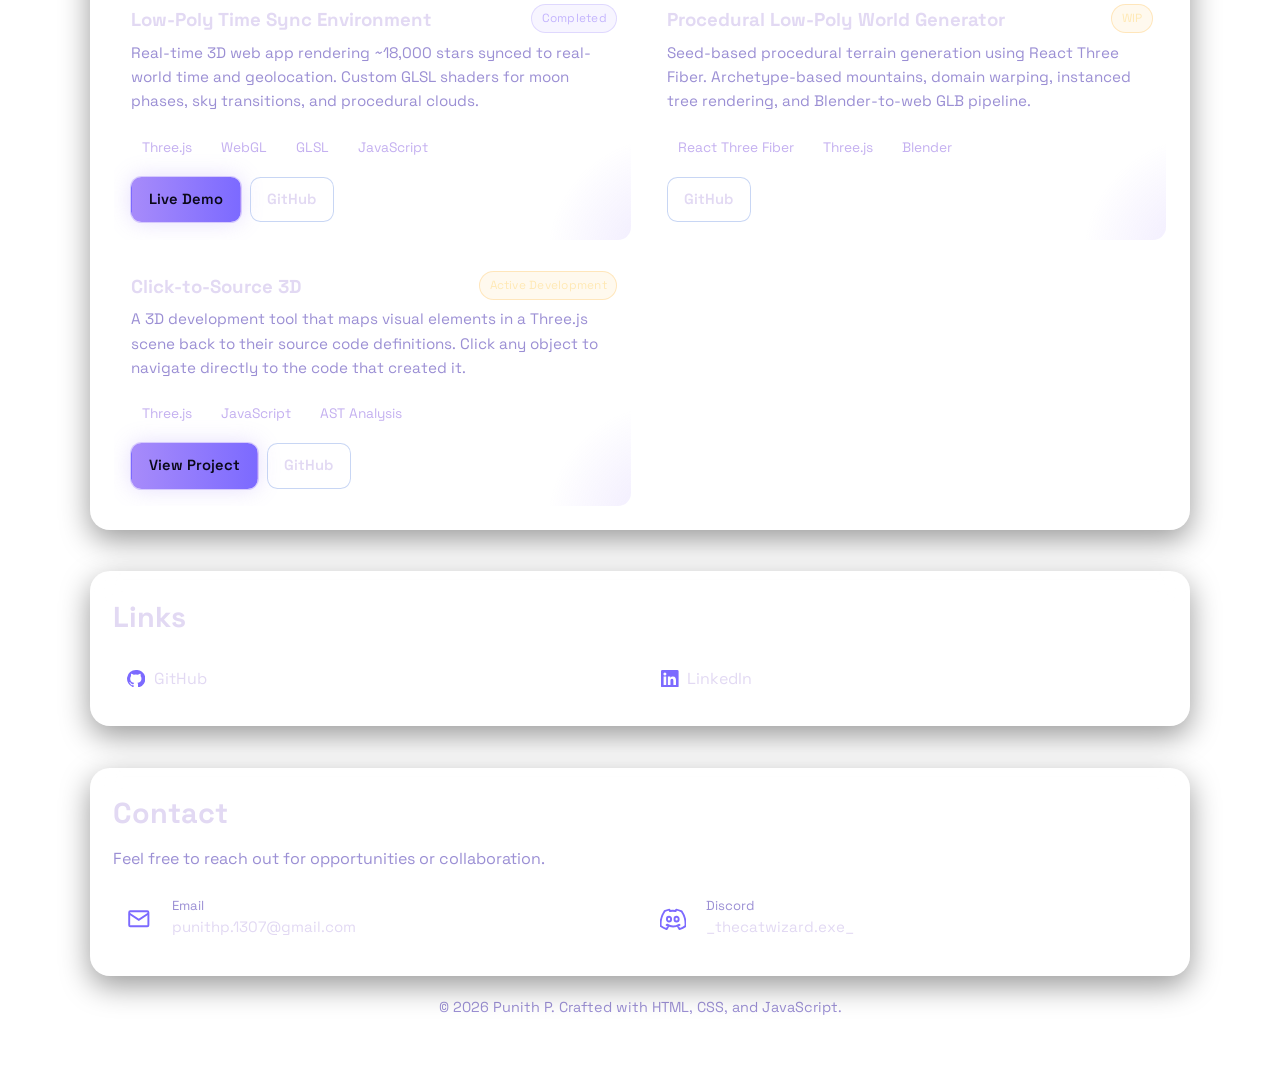
==== commit 204f29ea: "Replace phone with Discord username and update contact card styles" ====
--- a/index.html
+++ b/index.html
@@ -285,14 +285,13 @@
           </div>
         </article>
 
-        <article class="contact-card" aria-label="Phone">
-          <svg class="icon" viewBox="0 0 24 24" fill="none" stroke="currentColor" stroke-width="1.8" aria-hidden="true">
-            <path
-              d="M22 16.92v3a2 2 0 0 1-2.18 2 19.8 19.8 0 0 1-8.63-3.07 19.5 19.5 0 0 1-6-6A19.8 19.8 0 0 1 2.11 4.2 2 2 0 0 1 4.1 2h3a2 2 0 0 1 2 1.72c.12.9.33 1.78.63 2.63a2 2 0 0 1-.45 2.11L8 9.73a16 16 0 0 0 6.27 6.27l1.27-1.28a2 2 0 0 1 2.11-.45c.85.3 1.73.51 2.63.63A2 2 0 0 1 22 16.92Z" />
+        <article class="contact-card" aria-label="Discord">
+          <svg class="icon" viewBox="0 0 24 24" fill="none" stroke="currentColor" stroke-width="1.8" aria-hidden="true" stroke-linecap="round" stroke-linejoin="round">
+            <path d="M19.73 4.87a18.2 18.2 0 0 0-4.5-1.44c-.21.38-.44.88-.6 1.28a17.2 17.2 0 0 0-5.26 0c-.16-.4-.39-.9-.6-1.28a18.2 18.2 0 0 0-4.5 1.44c-3.19 4.77-4.04 9.42-3.64 13.98a18.3 18.3 0 0 0 5.53 2.78c.68-.93 1.28-1.92 1.77-2.95-.59-.22-1.16-.5-1.7-.82.14-.1.28-.21.41-.32 3.65 2.1 7.63 2.1 11.23 0 .14.11.27.22.41.32-.54.32-1.11.6-1.7.82.49 1.03 1.09 2.02 1.77 2.95a18.3 18.3 0 0 0 5.53-2.78c.46-5.18-.73-9.74-3.64-13.98ZM8.45 14.54c-1.07 0-1.95-1-1.95-2.22s.86-2.22 1.95-2.22c1.08 0 1.96 1 1.95 2.22 0 1.22-.87 2.22-1.95 2.22Zm7.1 0c-1.07 0-1.95-1-1.95-2.22s.86-2.22 1.95-2.22c1.08 0 1.96 1 1.95 2.22 0 1.22-.87 2.22-1.95 2.22Z"/>
           </svg>
           <div>
-            <span class="contact-label">Phone</span>
-            <a class="contact-value" href="tel:+918310563229" aria-label="Call +91 83105 63229">+91 83105 63229</a>
+            <span class="contact-label">Discord</span>
+            <span class="contact-value" aria-label="Discord Username">_thecatwizard.exe_</span>
           </div>
         </article>
       </div>
--- a/css/main.css
+++ b/css/main.css
@@ -359,11 +359,16 @@
 .contact-card {
   display: flex;
   align-items: center;
-  gap: 0.65rem;
+  gap: 1.25rem;
   padding: 0.8rem;
   border-radius: var(--radius-sm);
   border: 1px solid rgba(255, 255, 255, 0.18);
   background: rgba(255, 255, 255, 0.04);
+}
+
+.contact-card .icon {
+  width: 1.6rem;
+  height: 1.6rem;
 }
 
 .contact-label {
--- a/css/main.css
+++ b/css/main.css
@@ -359,11 +359,16 @@
 .contact-card {
   display: flex;
   align-items: center;
-  gap: 0.65rem;
+  gap: 1.25rem;
   padding: 0.8rem;
   border-radius: var(--radius-sm);
   border: 1px solid rgba(255, 255, 255, 0.18);
   background: rgba(255, 255, 255, 0.04);
+}
+
+.contact-card .icon {
+  width: 1.6rem;
+  height: 1.6rem;
 }
 
 .contact-label {
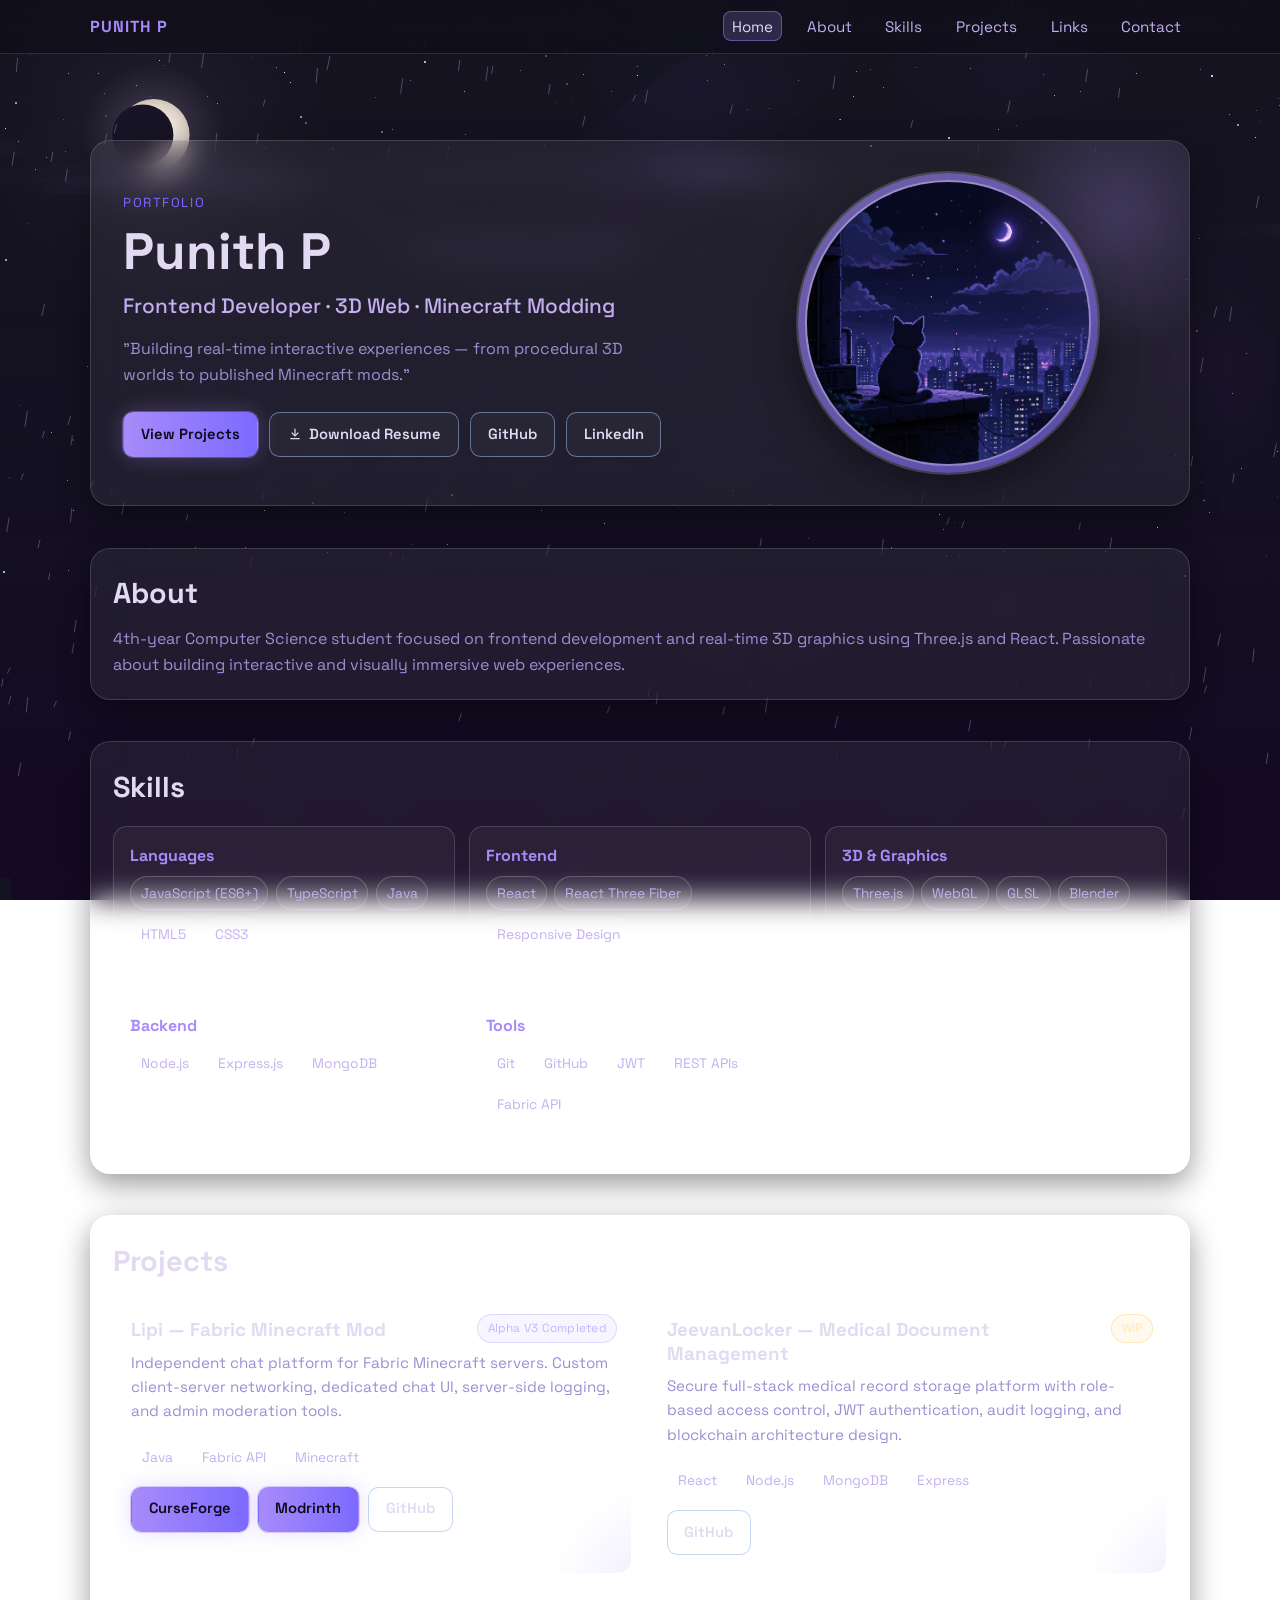
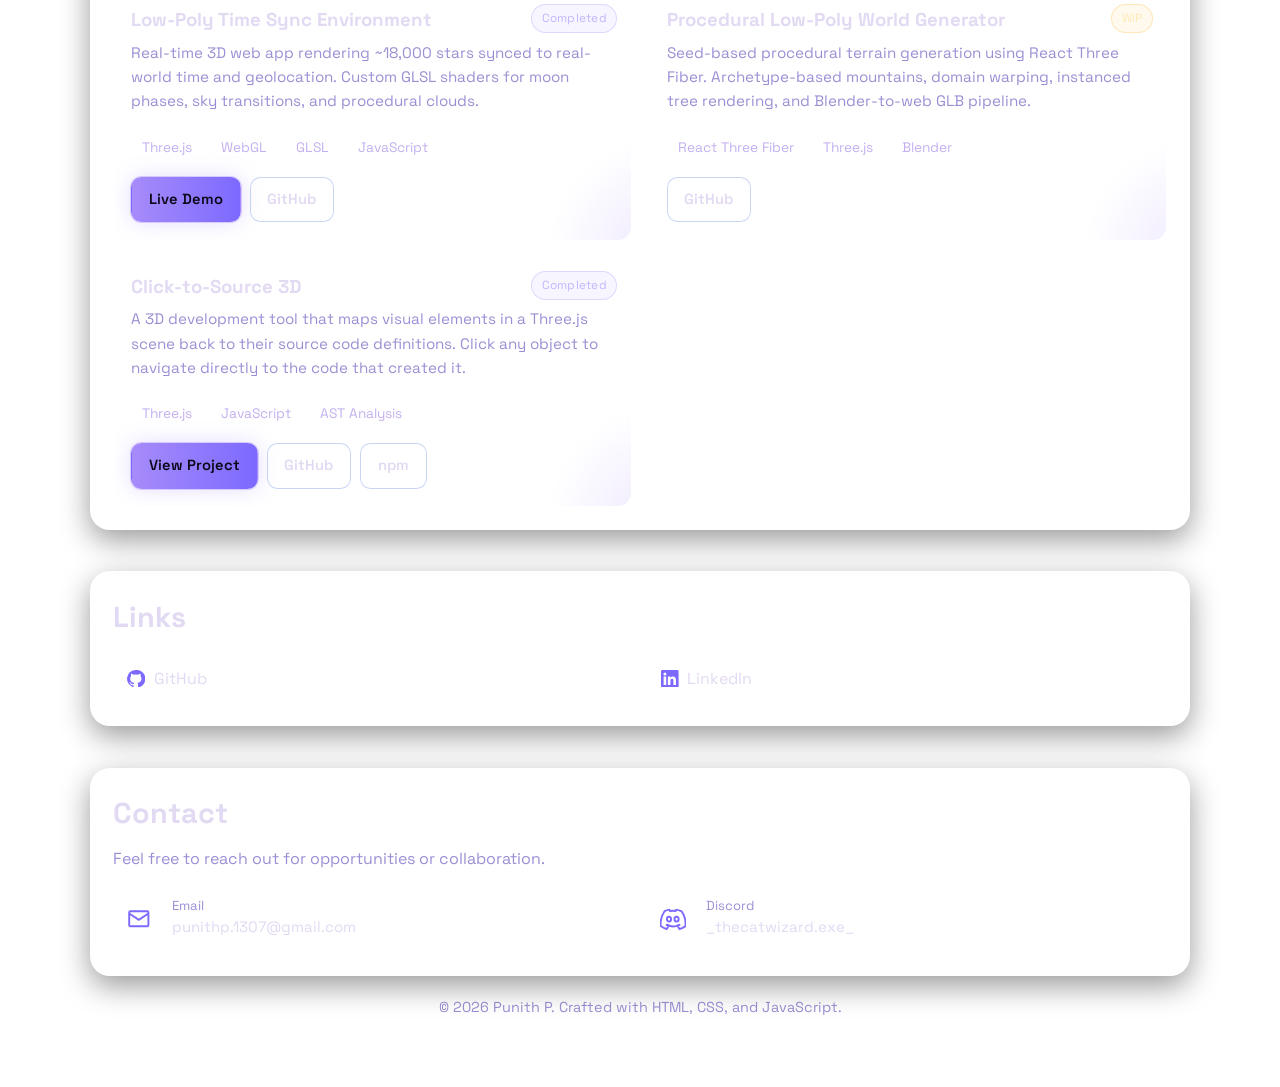
==== commit ca111ca7: "feat: mark Click-to-Source 3D as completed and add npm link - Changed project status from 'Active De" ====
--- a/index.html
+++ b/index.html
@@ -225,7 +225,7 @@
         </article>
 
         <article class="project-card">
-          <span class="project-status wip">Active Development</span>
+          <span class="project-status completed">Completed</span>
           <h3>Click-to-Source 3D</h3>
           <p>
             A 3D development tool that maps visual elements in a Three.js scene back to their
@@ -242,6 +242,9 @@
             <a class="btn btn-secondary" href="https://github.com/pun1th01/click-to-source-3d" target="_blank"
               rel="noopener noreferrer"
               aria-label="Open Click-to-Source 3D GitHub repository in new tab">GitHub</a>
+            <a class="btn btn-secondary" href="https://www.npmjs.com/org/click-to-source-3d" target="_blank"
+              rel="noopener noreferrer"
+              aria-label="Open Click-to-Source 3D npm packages in new tab">npm</a>
           </div>
         </article>
       </div>
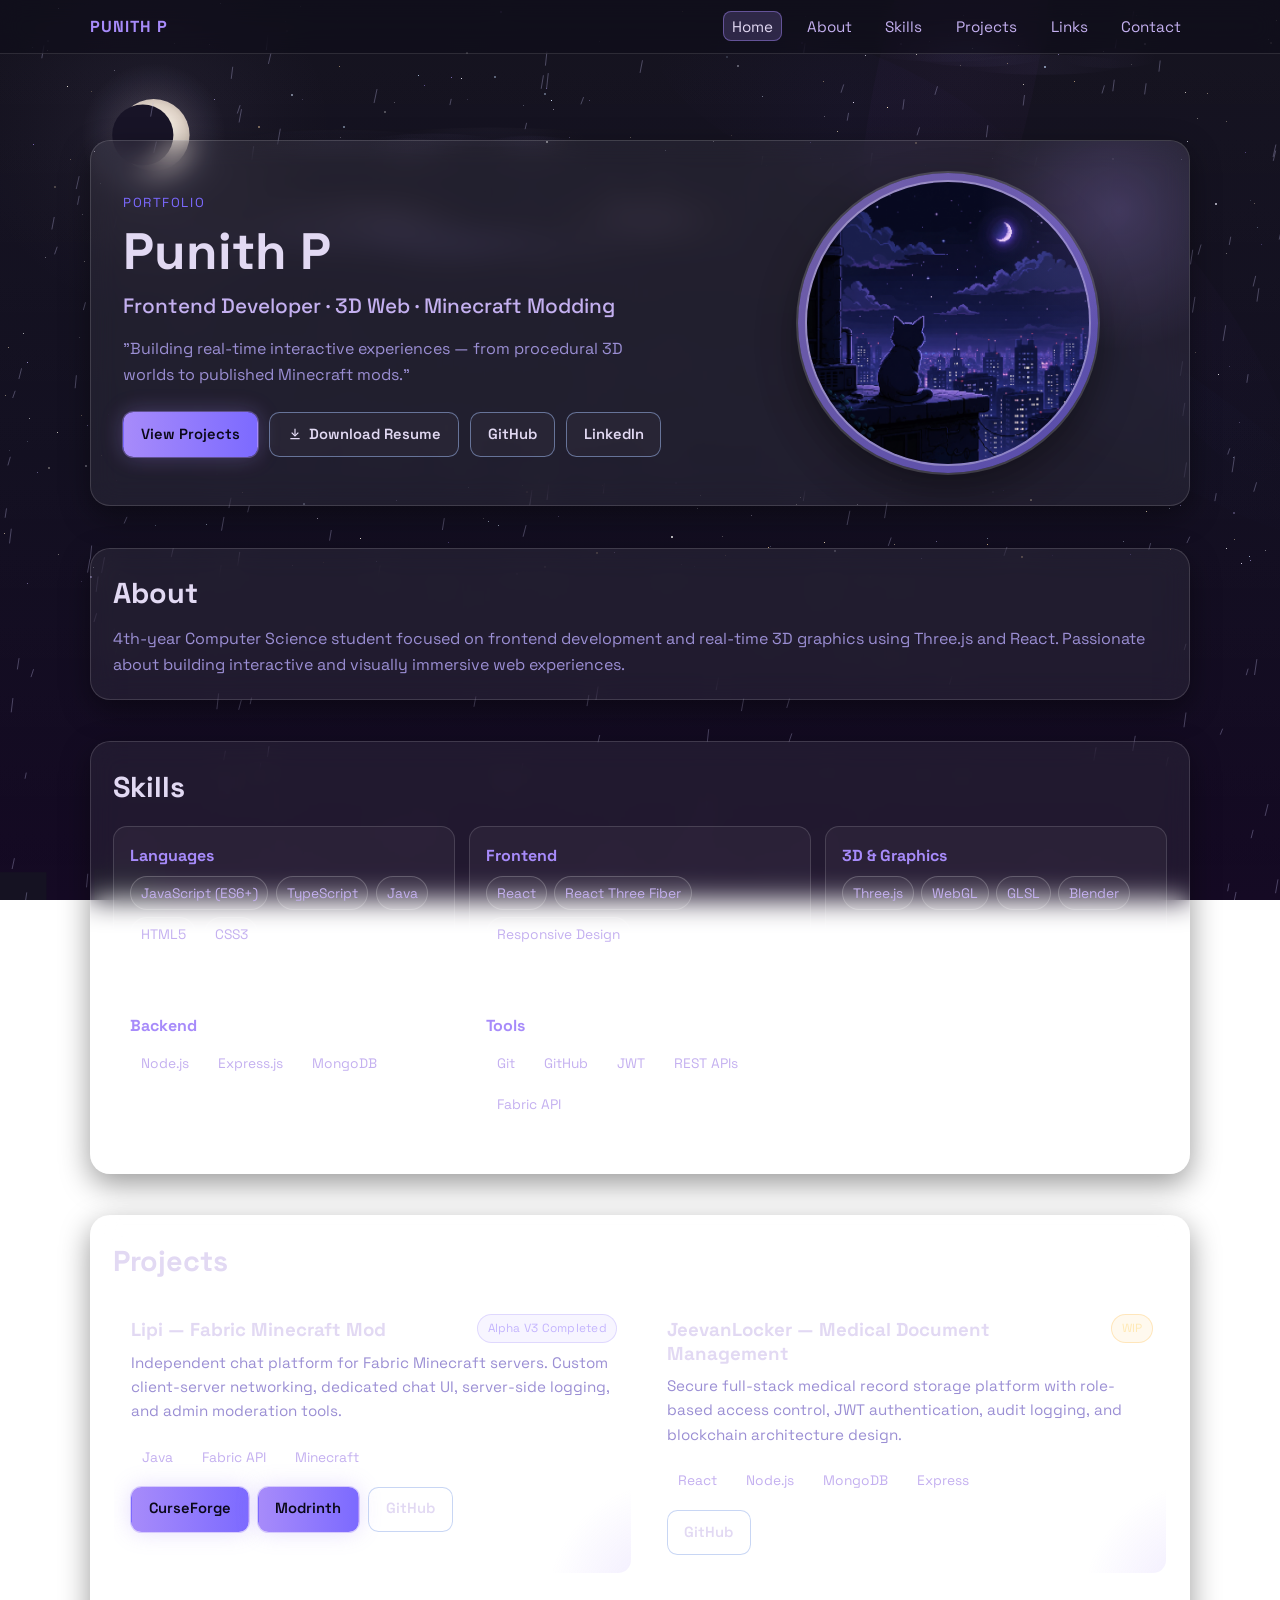
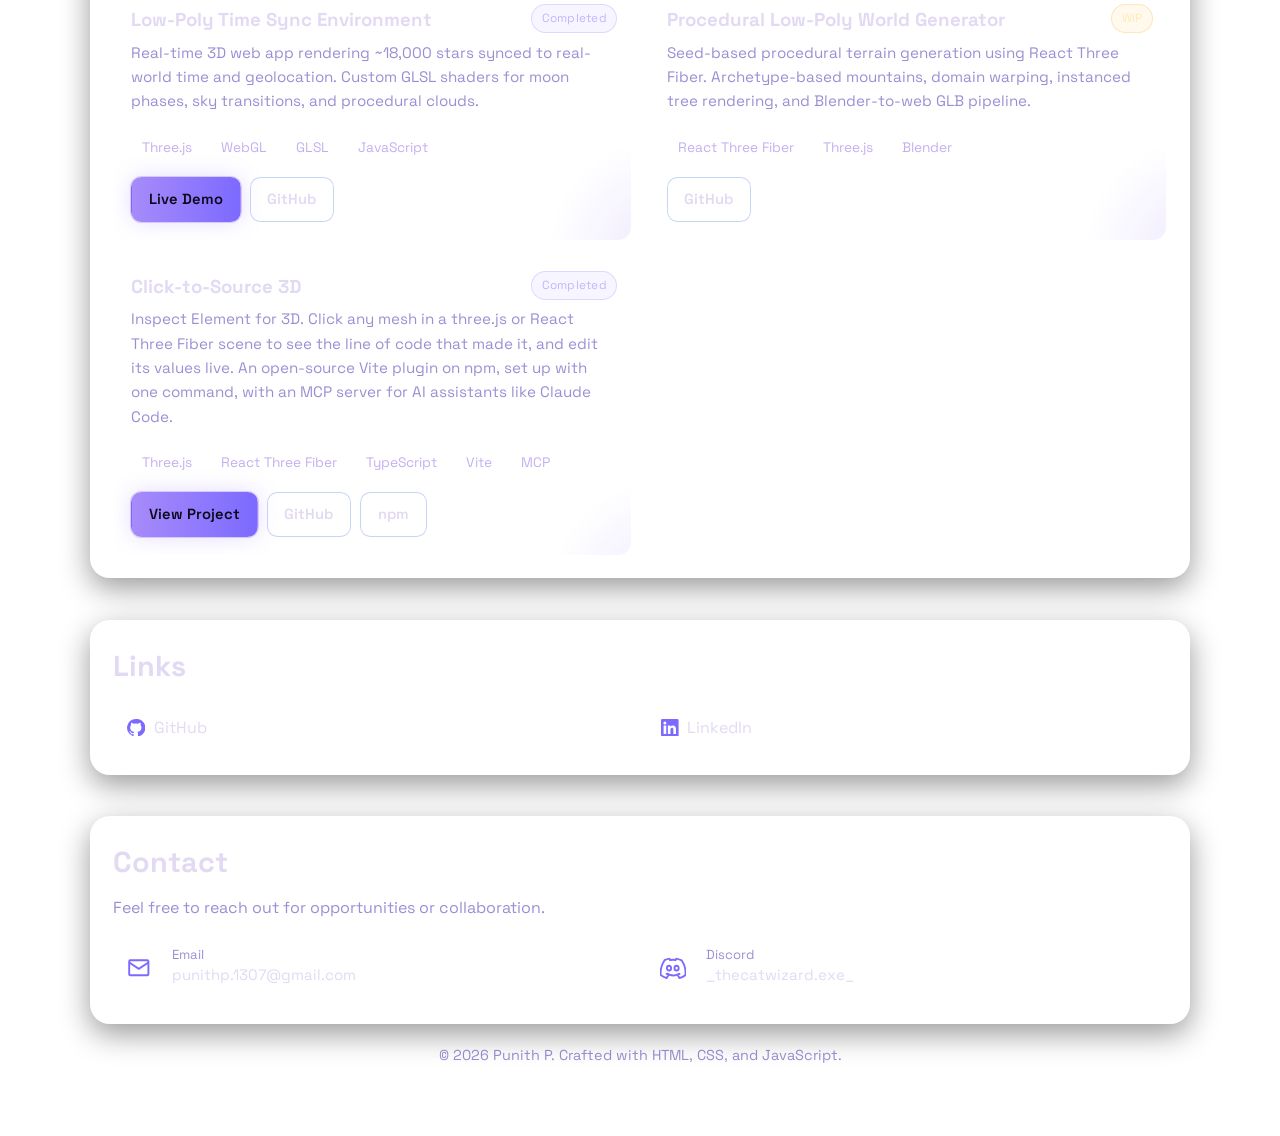
==== commit c1cd9405: "feat(click-to-source): update the project page for v0.2.0 Plain three.js and React Three Fiber, the " ====
--- a/index.html
+++ b/index.html
@@ -228,13 +228,16 @@
           <span class="project-status completed">Completed</span>
           <h3>Click-to-Source 3D</h3>
           <p>
-            A 3D development tool that maps visual elements in a Three.js scene back to their
-            source code definitions. Click any object to navigate directly to the code that created it.
+            Inspect Element for 3D. Click any mesh in a three.js or React Three Fiber scene to see
+            the line of code that made it, and edit its values live. An open-source Vite plugin on npm,
+            set up with one command, with an MCP server for AI assistants like Claude Code.
           </p>
           <div class="tag-list">
             <span class="tag">Three.js</span>
-            <span class="tag">JavaScript</span>
-            <span class="tag">AST Analysis</span>
+            <span class="tag">React Three Fiber</span>
+            <span class="tag">TypeScript</span>
+            <span class="tag">Vite</span>
+            <span class="tag">MCP</span>
           </div>
           <div class="actions">
             <a class="btn btn-primary" href="pages/click-to-source-3d.html"
